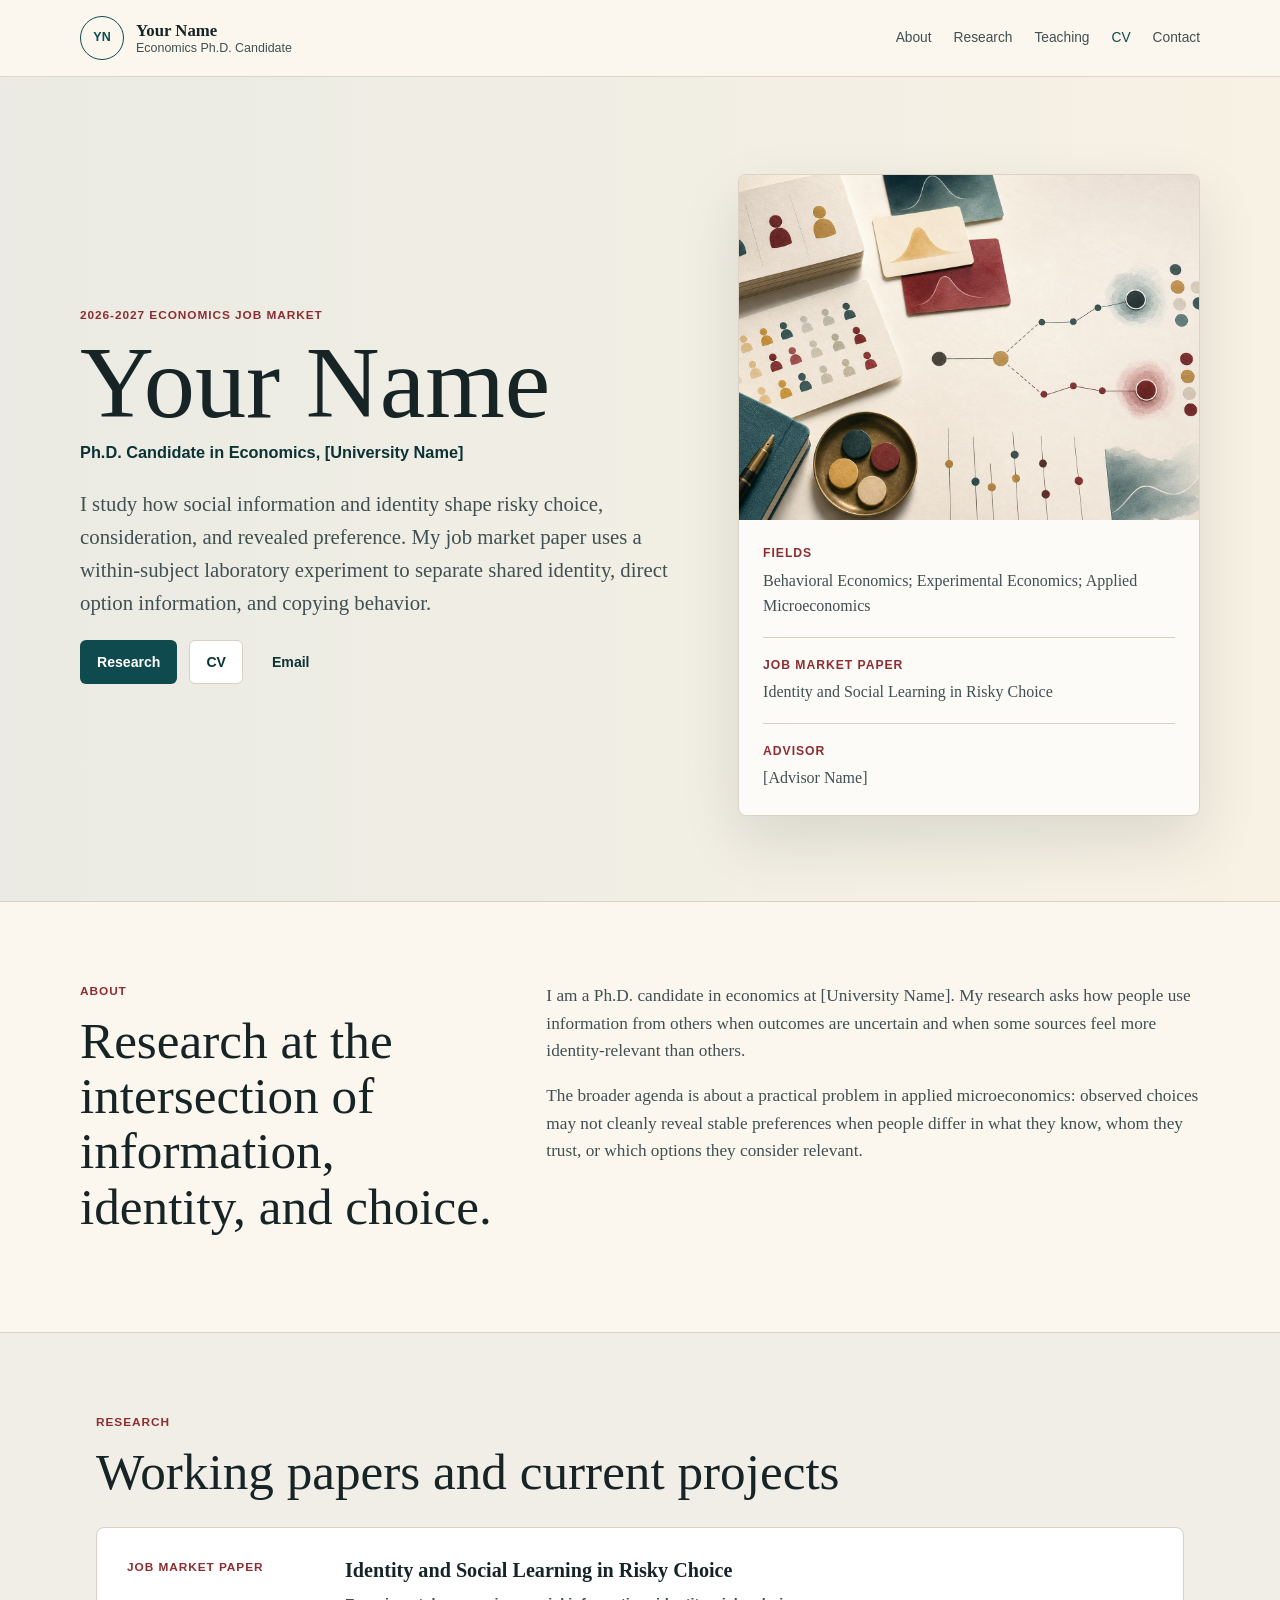
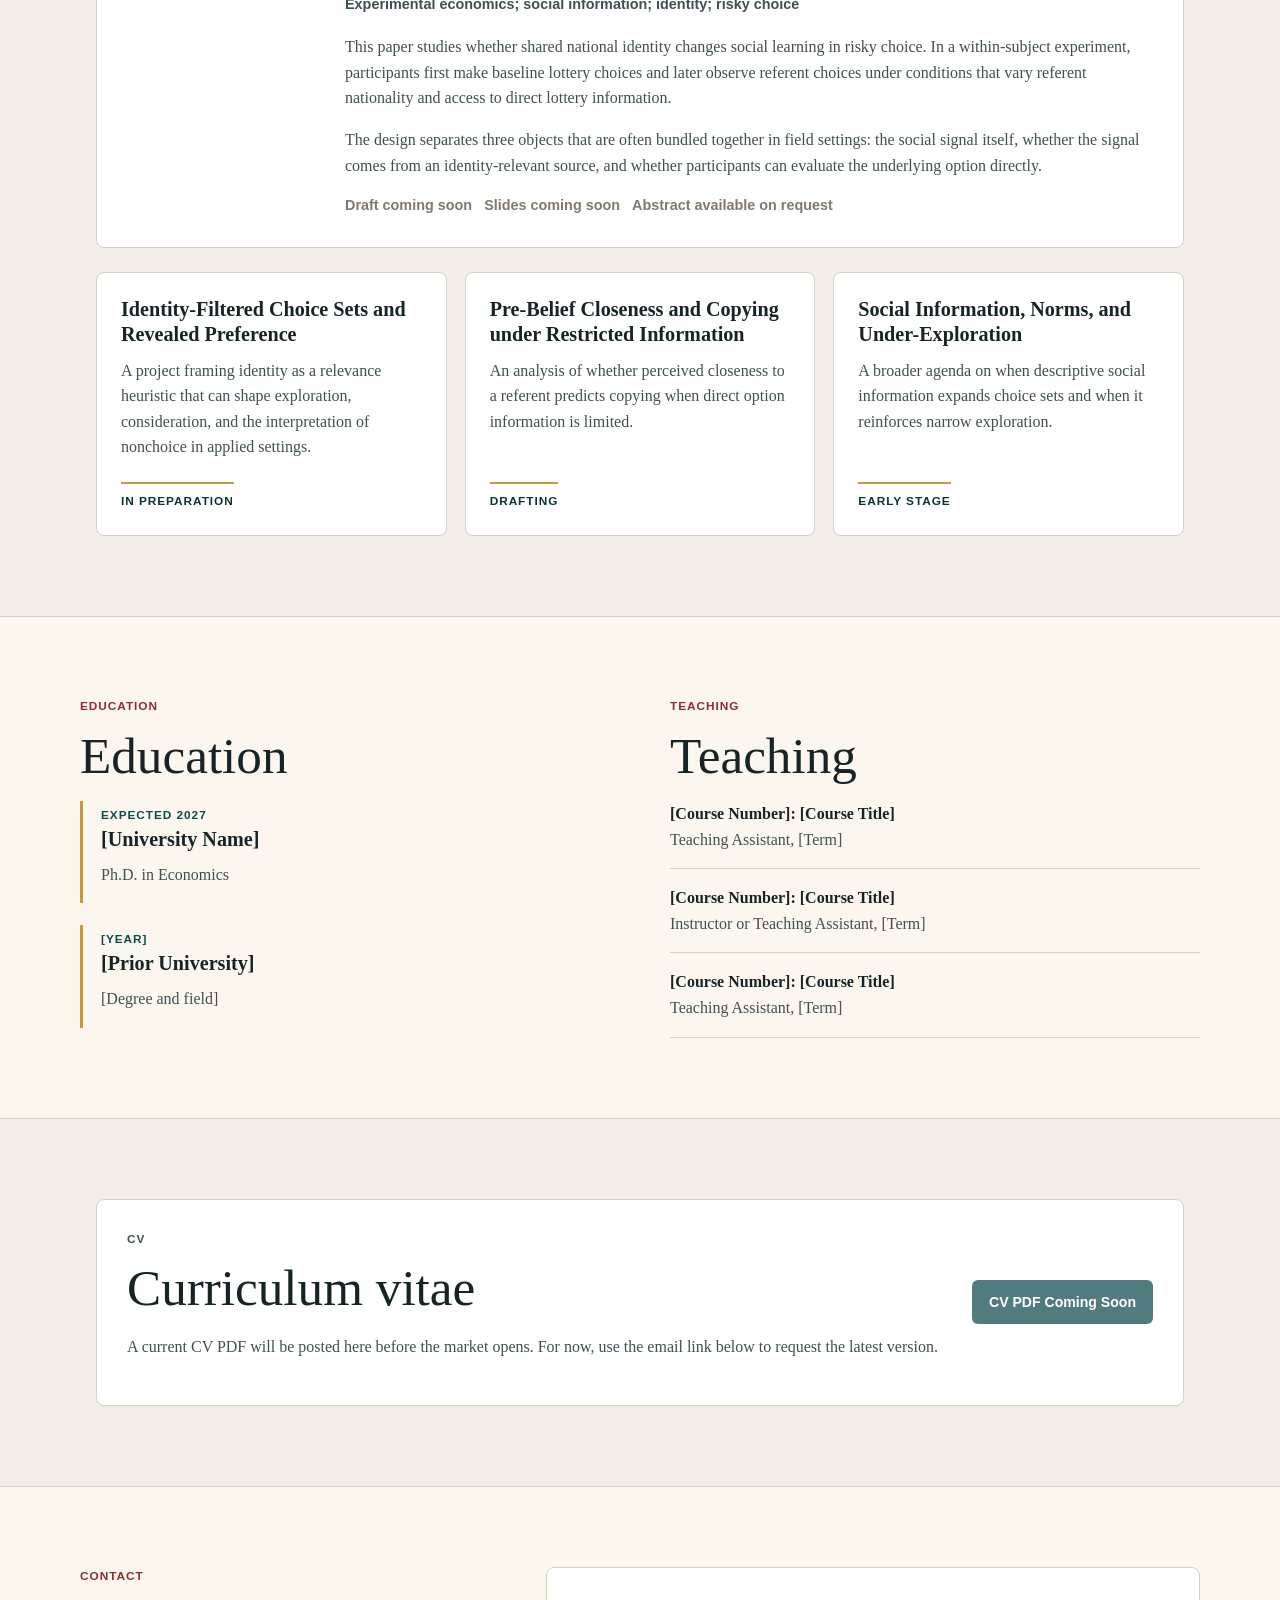
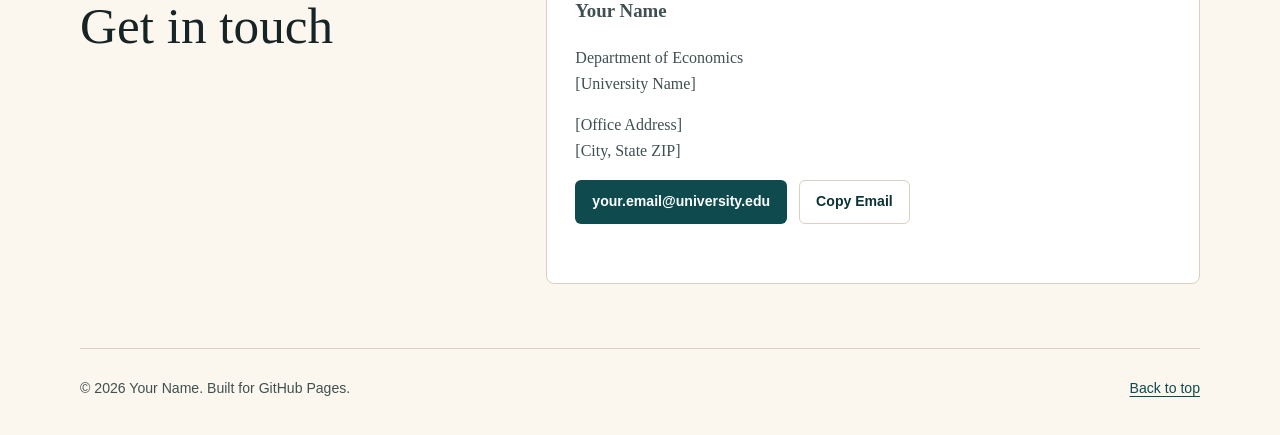
==== index.html @ a729f1ea "Initial job market website" ====
﻿<!doctype html>
<html lang="en">
  <head>
    <meta charset="utf-8" />
    <meta name="viewport" content="width=device-width, initial-scale=1" />
    <title>Your Name | Economics Job Market Candidate</title>
    <meta
      name="description"
      content="Economics job market website for a Ph.D. candidate studying social information, identity, and risky choice."
    />
    <meta name="theme-color" content="#0f2f32" />
    <meta property="og:title" content="Your Name | Economics Job Market Candidate" />
    <meta
      property="og:description"
      content="Research on social information, identity, risky choice, and revealed preference."
    />
    <meta property="og:type" content="website" />
    <meta property="og:image" content="assets/research-visual.png" />
    <link rel="stylesheet" href="styles.css" />
  </head>
  <body>
    <header class="site-header" id="top">
      <nav class="nav-shell" aria-label="Primary navigation">
        <a class="brand" href="#top" aria-label="Home">
          <span class="brand-mark" aria-hidden="true">YN</span>
          <span class="brand-text">
            <strong>Your Name</strong>
            <span>Economics Ph.D. Candidate</span>
          </span>
        </a>

        <button class="nav-toggle" type="button" aria-expanded="false" aria-controls="primary-nav">
          <span class="sr-only">Toggle navigation</span>
          <span aria-hidden="true"></span>
          <span aria-hidden="true"></span>
          <span aria-hidden="true"></span>
        </button>

        <ul class="nav-links" id="primary-nav">
          <li><a href="#about">About</a></li>
          <li><a href="#research">Research</a></li>
          <li><a href="#teaching">Teaching</a></li>
          <li><a href="#cv">CV</a></li>
          <li><a href="#contact">Contact</a></li>
        </ul>
      </nav>
    </header>

    <main>
      <section class="hero section-band" aria-labelledby="hero-title">
        <div class="hero-grid">
          <div class="hero-copy">
            <p class="eyebrow">2026-2027 Economics Job Market</p>
            <h1 id="hero-title">Your Name</h1>
            <p class="hero-role">Ph.D. Candidate in Economics, [University Name]</p>
            <p class="hero-summary">
              I study how social information and identity shape risky choice, consideration,
              and revealed preference. My job market paper uses a within-subject laboratory
              experiment to separate shared identity, direct option information, and copying
              behavior.
            </p>
            <div class="hero-actions" aria-label="Primary links">
              <a class="button button-primary" href="#research">Research</a>
              <a class="button button-secondary" href="#cv">CV</a>
              <a class="button button-ghost" href="mailto:your.email@university.edu">Email</a>
            </div>
          </div>

          <aside class="profile-panel" aria-label="Candidate snapshot">
            <img
              class="research-visual"
              src="assets/research-visual.png"
              alt="Abstract cards and choice nodes representing social information and risky choice"
            />
            <dl class="quick-facts">
              <div>
                <dt>Fields</dt>
                <dd>Behavioral Economics; Experimental Economics; Applied Microeconomics</dd>
              </div>
              <div>
                <dt>Job Market Paper</dt>
                <dd>Identity and Social Learning in Risky Choice</dd>
              </div>
              <div>
                <dt>Advisor</dt>
                <dd>[Advisor Name]</dd>
              </div>
            </dl>
          </aside>
        </div>
      </section>

      <section class="section" id="about" aria-labelledby="about-title">
        <div class="section-grid">
          <div>
            <p class="section-kicker">About</p>
            <h2 id="about-title">Research at the intersection of information, identity, and choice.</h2>
          </div>
          <div class="section-body">
            <p>
              I am a Ph.D. candidate in economics at [University Name]. My research asks how
              people use information from others when outcomes are uncertain and when some
              sources feel more identity-relevant than others.
            </p>
            <p>
              The broader agenda is about a practical problem in applied microeconomics:
              observed choices may not cleanly reveal stable preferences when people differ in
              what they know, whom they trust, or which options they consider relevant.
            </p>
          </div>
        </div>
      </section>

      <section class="section section-muted" id="research" aria-labelledby="research-title">
        <div class="section-heading">
          <p class="section-kicker">Research</p>
          <h2 id="research-title">Working papers and current projects</h2>
        </div>

        <article class="job-market-paper">
          <div class="paper-label">Job Market Paper</div>
          <div class="paper-content">
            <h3>Identity and Social Learning in Risky Choice</h3>
            <p class="paper-meta">Experimental economics; social information; identity; risky choice</p>
            <p>
              This paper studies whether shared national identity changes social learning in
              risky choice. In a within-subject experiment, participants first make baseline
              lottery choices and later observe referent choices under conditions that vary
              referent nationality and access to direct lottery information.
            </p>
            <p>
              The design separates three objects that are often bundled together in field
              settings: the social signal itself, whether the signal comes from an
              identity-relevant source, and whether participants can evaluate the underlying
              option directly.
            </p>
            <div class="paper-links" aria-label="Job market paper links">
              <span>Draft coming soon</span>
              <span>Slides coming soon</span>
              <span>Abstract available on request</span>
            </div>
          </div>
        </article>

        <div class="research-list">
          <article class="research-card">
            <h3>Identity-Filtered Choice Sets and Revealed Preference</h3>
            <p>
              A project framing identity as a relevance heuristic that can shape exploration,
              consideration, and the interpretation of nonchoice in applied settings.
            </p>
            <span class="status">In preparation</span>
          </article>

          <article class="research-card">
            <h3>Pre-Belief Closeness and Copying under Restricted Information</h3>
            <p>
              An analysis of whether perceived closeness to a referent predicts copying when
              direct option information is limited.
            </p>
            <span class="status">Drafting</span>
          </article>

          <article class="research-card">
            <h3>Social Information, Norms, and Under-Exploration</h3>
            <p>
              A broader agenda on when descriptive social information expands choice sets and
              when it reinforces narrow exploration.
            </p>
            <span class="status">Early stage</span>
          </article>
        </div>
      </section>

      <section class="section" aria-labelledby="education-title">
        <div class="two-column">
          <div id="education">
            <p class="section-kicker">Education</p>
            <h2 id="education-title">Education</h2>
            <div class="timeline">
              <article>
                <span class="timeline-date">Expected 2027</span>
                <h3>[University Name]</h3>
                <p>Ph.D. in Economics</p>
              </article>
              <article>
                <span class="timeline-date">[Year]</span>
                <h3>[Prior University]</h3>
                <p>[Degree and field]</p>
              </article>
            </div>
          </div>

          <div id="teaching">
            <p class="section-kicker">Teaching</p>
            <h2 id="teaching-title">Teaching</h2>
            <ul class="teaching-list" aria-labelledby="teaching-title">
              <li>
                <strong>[Course Number]: [Course Title]</strong>
                <span>Teaching Assistant, [Term]</span>
              </li>
              <li>
                <strong>[Course Number]: [Course Title]</strong>
                <span>Instructor or Teaching Assistant, [Term]</span>
              </li>
              <li>
                <strong>[Course Number]: [Course Title]</strong>
                <span>Teaching Assistant, [Term]</span>
              </li>
            </ul>
          </div>
        </div>
      </section>

      <section class="section section-muted" id="cv" aria-labelledby="cv-title">
        <div class="cv-panel">
          <div>
            <p class="section-kicker">CV</p>
            <h2 id="cv-title">Curriculum vitae</h2>
            <p>
              A current CV PDF will be posted here before the market opens. For now, use
              the email link below to request the latest version.
            </p>
          </div>
          <span class="button button-primary button-disabled" aria-disabled="true">CV PDF Coming Soon</span>
        </div>
      </section>

      <section class="section contact-section" id="contact" aria-labelledby="contact-title">
        <div class="section-grid">
          <div>
            <p class="section-kicker">Contact</p>
            <h2 id="contact-title">Get in touch</h2>
          </div>
          <div class="contact-card">
            <p class="contact-name">Your Name</p>
            <p>Department of Economics<br />[University Name]</p>
            <p>[Office Address]<br />[City, State ZIP]</p>
            <div class="contact-actions">
              <a class="button button-primary" href="mailto:your.email@university.edu">
                your.email@university.edu
              </a>
              <button class="button button-secondary" type="button" data-copy-email="your.email@university.edu">
                Copy Email
              </button>
            </div>
            <p class="small-note" aria-live="polite" id="copy-status"></p>
          </div>
        </div>
      </section>
    </main>

    <footer class="site-footer">
      <p>&copy; <span id="year"></span> Your Name. Built for GitHub Pages.</p>
      <a href="#top">Back to top</a>
    </footer>

    <script src="script.js"></script>
  </body>
</html>
---- styles.css ----
﻿:root {
  --bg: #fbf7ef;
  --surface: #ffffff;
  --surface-muted: #f1eee7;
  --ink: #172426;
  --ink-soft: #405052;
  --teal: #0f4b4e;
  --teal-dark: #0b3336;
  --oxblood: #8d2d31;
  --gold: #c59a3c;
  --line: #d8d1c3;
  --shadow: 0 24px 60px rgba(28, 38, 35, 0.12);
  --max-width: 1120px;
  --radius: 8px;
}

* {
  box-sizing: border-box;
}

html {
  scroll-behavior: smooth;
}

body {
  margin: 0;
  background: var(--bg);
  color: var(--ink);
  font-family: Georgia, "Times New Roman", serif;
  line-height: 1.6;
}

body.nav-open {
  overflow: hidden;
}

a {
  color: var(--teal);
  text-decoration-thickness: 1px;
  text-underline-offset: 0.2em;
}

a:hover {
  color: var(--oxblood);
}

img {
  display: block;
  max-width: 100%;
}

code {
  border: 1px solid var(--line);
  border-radius: 4px;
  background: rgba(255, 255, 255, 0.7);
  padding: 0.1rem 0.3rem;
  font-family: "Courier New", Courier, monospace;
  font-size: 0.95em;
}

.sr-only {
  position: absolute;
  width: 1px;
  height: 1px;
  padding: 0;
  margin: -1px;
  overflow: hidden;
  clip: rect(0, 0, 0, 0);
  white-space: nowrap;
  border: 0;
}

.site-header {
  position: sticky;
  top: 0;
  z-index: 20;
  border-bottom: 1px solid rgba(216, 209, 195, 0.88);
  background: rgba(251, 247, 239, 0.95);
  backdrop-filter: blur(12px);
}

.nav-shell {
  width: min(100% - 32px, var(--max-width));
  min-height: 76px;
  margin: 0 auto;
  display: flex;
  align-items: center;
  justify-content: space-between;
  gap: 24px;
}

.brand {
  display: inline-flex;
  align-items: center;
  gap: 12px;
  color: var(--ink);
  text-decoration: none;
}

.brand-mark {
  width: 44px;
  height: 44px;
  display: grid;
  place-items: center;
  border: 1px solid var(--teal);
  border-radius: 50%;
  color: var(--teal);
  font-family: Arial, Helvetica, sans-serif;
  font-size: 0.78rem;
  font-weight: 700;
}

.brand-text {
  display: grid;
  line-height: 1.18;
}

.brand-text strong {
  font-size: 1.05rem;
}

.brand-text span {
  color: var(--ink-soft);
  font-family: Arial, Helvetica, sans-serif;
  font-size: 0.78rem;
}

.nav-links {
  list-style: none;
  display: flex;
  align-items: center;
  gap: 22px;
  margin: 0;
  padding: 0;
  font-family: Arial, Helvetica, sans-serif;
  font-size: 0.86rem;
  letter-spacing: 0;
}

.nav-links a {
  color: var(--ink-soft);
  text-decoration: none;
}

.nav-links a:hover,
.nav-links a.is-active {
  color: var(--teal);
}

.nav-toggle {
  display: none;
  width: 44px;
  height: 44px;
  border: 1px solid var(--line);
  border-radius: 6px;
  background: var(--surface);
  padding: 10px;
}

.nav-toggle span:not(.sr-only) {
  display: block;
  height: 2px;
  margin: 5px 0;
  background: var(--ink);
}

.section-band {
  border-bottom: 1px solid var(--line);
  background:
    linear-gradient(90deg, rgba(15, 75, 78, 0.07), rgba(197, 154, 60, 0.06)),
    var(--bg);
}

.hero-grid {
  width: min(100% - 32px, var(--max-width));
  min-height: calc(100vh - 76px);
  margin: 0 auto;
  padding: 68px 0 56px;
  display: grid;
  grid-template-columns: minmax(0, 1.02fr) minmax(330px, 0.78fr);
  align-items: center;
  gap: 54px;
}

.eyebrow,
.section-kicker,
.paper-label,
.status,
.timeline-date {
  font-family: Arial, Helvetica, sans-serif;
  text-transform: uppercase;
  letter-spacing: 0.08em;
  font-size: 0.74rem;
  font-weight: 700;
}

.eyebrow,
.section-kicker,
.paper-label {
  color: var(--oxblood);
}

h1,
h2,
h3,
p {
  margin-top: 0;
}

h1 {
  margin-bottom: 8px;
  font-size: clamp(3.25rem, 8vw, 6.4rem);
  line-height: 0.92;
  font-weight: 500;
}

h2 {
  margin-bottom: 18px;
  font-size: clamp(2rem, 4vw, 3.25rem);
  line-height: 1.08;
  font-weight: 500;
}

h3 {
  margin-bottom: 10px;
  font-size: 1.26rem;
  line-height: 1.25;
  font-weight: 600;
}

.hero-role {
  margin-bottom: 22px;
  color: var(--teal-dark);
  font-family: Arial, Helvetica, sans-serif;
  font-size: 1.02rem;
  font-weight: 700;
}

.hero-summary {
  max-width: 680px;
  color: var(--ink-soft);
  font-size: clamp(1.08rem, 2.2vw, 1.3rem);
}

.hero-actions,
.paper-links,
.contact-actions {
  display: flex;
  flex-wrap: wrap;
  gap: 12px;
  align-items: center;
}

.button {
  min-height: 44px;
  display: inline-flex;
  align-items: center;
  justify-content: center;
  border: 1px solid transparent;
  border-radius: 6px;
  padding: 0.75rem 1rem;
  font-family: Arial, Helvetica, sans-serif;
  font-size: 0.88rem;
  font-weight: 700;
  line-height: 1.2;
  text-decoration: none;
  cursor: pointer;
}

.button-primary {
  background: var(--teal);
  color: #ffffff;
}

.button-primary:hover {
  background: var(--teal-dark);
  color: #ffffff;
}

.button-secondary {
  border-color: var(--line);
  background: var(--surface);
  color: var(--teal-dark);
}

.button-secondary:hover {
  border-color: var(--teal);
  color: var(--teal);
}

.button-ghost {
  border-color: transparent;
  color: var(--teal-dark);
}

.profile-panel {
  border: 1px solid rgba(216, 209, 195, 0.95);
  border-radius: var(--radius);
  background: rgba(255, 255, 255, 0.72);
  box-shadow: var(--shadow);
  overflow: hidden;
}

.research-visual {
  width: 100%;
  aspect-ratio: 4 / 3;
  object-fit: cover;
}

.quick-facts {
  margin: 0;
  padding: 24px;
}

.quick-facts div + div {
  border-top: 1px solid var(--line);
  margin-top: 18px;
  padding-top: 18px;
}

.quick-facts dt {
  margin-bottom: 4px;
  color: var(--oxblood);
  font-family: Arial, Helvetica, sans-serif;
  font-size: 0.76rem;
  font-weight: 700;
  text-transform: uppercase;
  letter-spacing: 0.08em;
}

.quick-facts dd {
  margin: 0;
  color: var(--ink-soft);
}

.section {
  width: min(100% - 32px, var(--max-width));
  margin: 0 auto;
  padding: 80px 0;
}

.section-muted {
  width: 100%;
  max-width: none;
  margin: 0;
  padding: 80px max(16px, calc((100vw - var(--max-width)) / 2));
  border-top: 1px solid var(--line);
  border-bottom: 1px solid var(--line);
  background: var(--surface-muted);
}

.section-grid {
  display: grid;
  grid-template-columns: minmax(240px, 0.64fr) minmax(0, 1fr);
  gap: 48px;
}

.section-body {
  color: var(--ink-soft);
  font-size: 1.08rem;
}

.section-heading {
  width: min(100% - 32px, var(--max-width));
  margin: 0 auto 28px;
}

.job-market-paper {
  width: min(100% - 32px, var(--max-width));
  margin: 0 auto 24px;
  display: grid;
  grid-template-columns: 190px minmax(0, 1fr);
  gap: 28px;
  border: 1px solid var(--line);
  border-radius: var(--radius);
  background: var(--surface);
  padding: 30px;
}

.paper-content p,
.research-card p,
.contact-card p,
.cv-panel p {
  color: var(--ink-soft);
}

.paper-meta {
  margin-bottom: 18px;
  color: var(--teal);
  font-family: Arial, Helvetica, sans-serif;
  font-size: 0.9rem;
  font-weight: 700;
}

.paper-links a,
.paper-links span {
  font-family: Arial, Helvetica, sans-serif;
  font-size: 0.9rem;
  font-weight: 700;
}

.paper-links span {
  color: #81796d;
}

.button-disabled {
  cursor: not-allowed;
  opacity: 0.72;
}

.research-list {
  width: min(100% - 32px, var(--max-width));
  margin: 0 auto;
  display: grid;
  grid-template-columns: repeat(3, minmax(0, 1fr));
  gap: 18px;
}

.research-card {
  min-height: 260px;
  display: flex;
  flex-direction: column;
  border: 1px solid var(--line);
  border-radius: var(--radius);
  background: var(--surface);
  padding: 24px;
}

.research-card p {
  margin-bottom: 22px;
}

.status {
  width: fit-content;
  margin-top: auto;
  border-top: 2px solid var(--gold);
  padding-top: 8px;
  color: var(--teal-dark);
}

.two-column {
  display: grid;
  grid-template-columns: repeat(2, minmax(0, 1fr));
  gap: 60px;
}

.timeline {
  display: grid;
  gap: 22px;
}

.timeline article {
  border-left: 3px solid var(--gold);
  padding-left: 18px;
}

.timeline-date {
  color: var(--teal);
}

.timeline p {
  color: var(--ink-soft);
}

.teaching-list {
  list-style: none;
  display: grid;
  gap: 16px;
  margin: 0;
  padding: 0;
}

.teaching-list li {
  border-bottom: 1px solid var(--line);
  padding-bottom: 16px;
}

.teaching-list strong,
.teaching-list span {
  display: block;
}

.teaching-list span {
  color: var(--ink-soft);
}

.cv-panel {
  width: min(100% - 32px, var(--max-width));
  margin: 0 auto;
  display: flex;
  justify-content: space-between;
  gap: 24px;
  align-items: center;
  border: 1px solid var(--line);
  border-radius: var(--radius);
  background: var(--surface);
  padding: 30px;
}

.contact-section {
  padding-bottom: 64px;
}

.contact-card {
  border: 1px solid var(--line);
  border-radius: var(--radius);
  background: var(--surface);
  padding: 28px;
}

.contact-name {
  color: var(--ink);
  font-size: 1.18rem;
  font-weight: 700;
}

.small-note {
  min-height: 1.4em;
  margin: 12px 0 0;
  color: var(--teal);
  font-family: Arial, Helvetica, sans-serif;
  font-size: 0.86rem;
  font-weight: 700;
}

.site-footer {
  width: min(100% - 32px, var(--max-width));
  margin: 0 auto;
  display: flex;
  justify-content: space-between;
  gap: 18px;
  border-top: 1px solid var(--line);
  padding: 28px 0 36px;
  color: var(--ink-soft);
  font-family: Arial, Helvetica, sans-serif;
  font-size: 0.88rem;
}

.site-footer p {
  margin: 0;
}

@media (max-width: 900px) {
  .hero-grid,
  .section-grid,
  .two-column,
  .job-market-paper {
    grid-template-columns: 1fr;
  }

  .hero-grid {
    min-height: auto;
    padding-top: 54px;
  }

  .research-list {
    grid-template-columns: 1fr;
  }

  .research-card {
    min-height: auto;
  }

  .cv-panel {
    align-items: flex-start;
    flex-direction: column;
  }
}

@media (max-width: 720px) {
  .nav-toggle {
    display: block;
  }

  .nav-links {
    position: fixed;
    inset: 76px 0 auto 0;
    display: none;
    flex-direction: column;
    align-items: stretch;
    gap: 0;
    border-bottom: 1px solid var(--line);
    background: var(--bg);
    padding: 10px 16px 18px;
  }

  .nav-links.is-open {
    display: flex;
  }

  .nav-links a {
    display: block;
    border-bottom: 1px solid var(--line);
    padding: 14px 0;
    font-size: 1rem;
  }

  .brand-text span {
    display: none;
  }

  .hero-actions,
  .contact-actions {
    align-items: stretch;
    flex-direction: column;
  }

  .button {
    width: 100%;
  }

  .section,
  .section-muted {
    padding-top: 58px;
    padding-bottom: 58px;
  }

  .section-heading,
  .job-market-paper,
  .research-list,
  .cv-panel {
    width: min(100% - 32px, var(--max-width));
  }

  .job-market-paper,
  .cv-panel,
  .contact-card {
    padding: 22px;
  }

  .site-footer {
    flex-direction: column;
  }
}

@media (prefers-reduced-motion: reduce) {
  html {
    scroll-behavior: auto;
  }
}
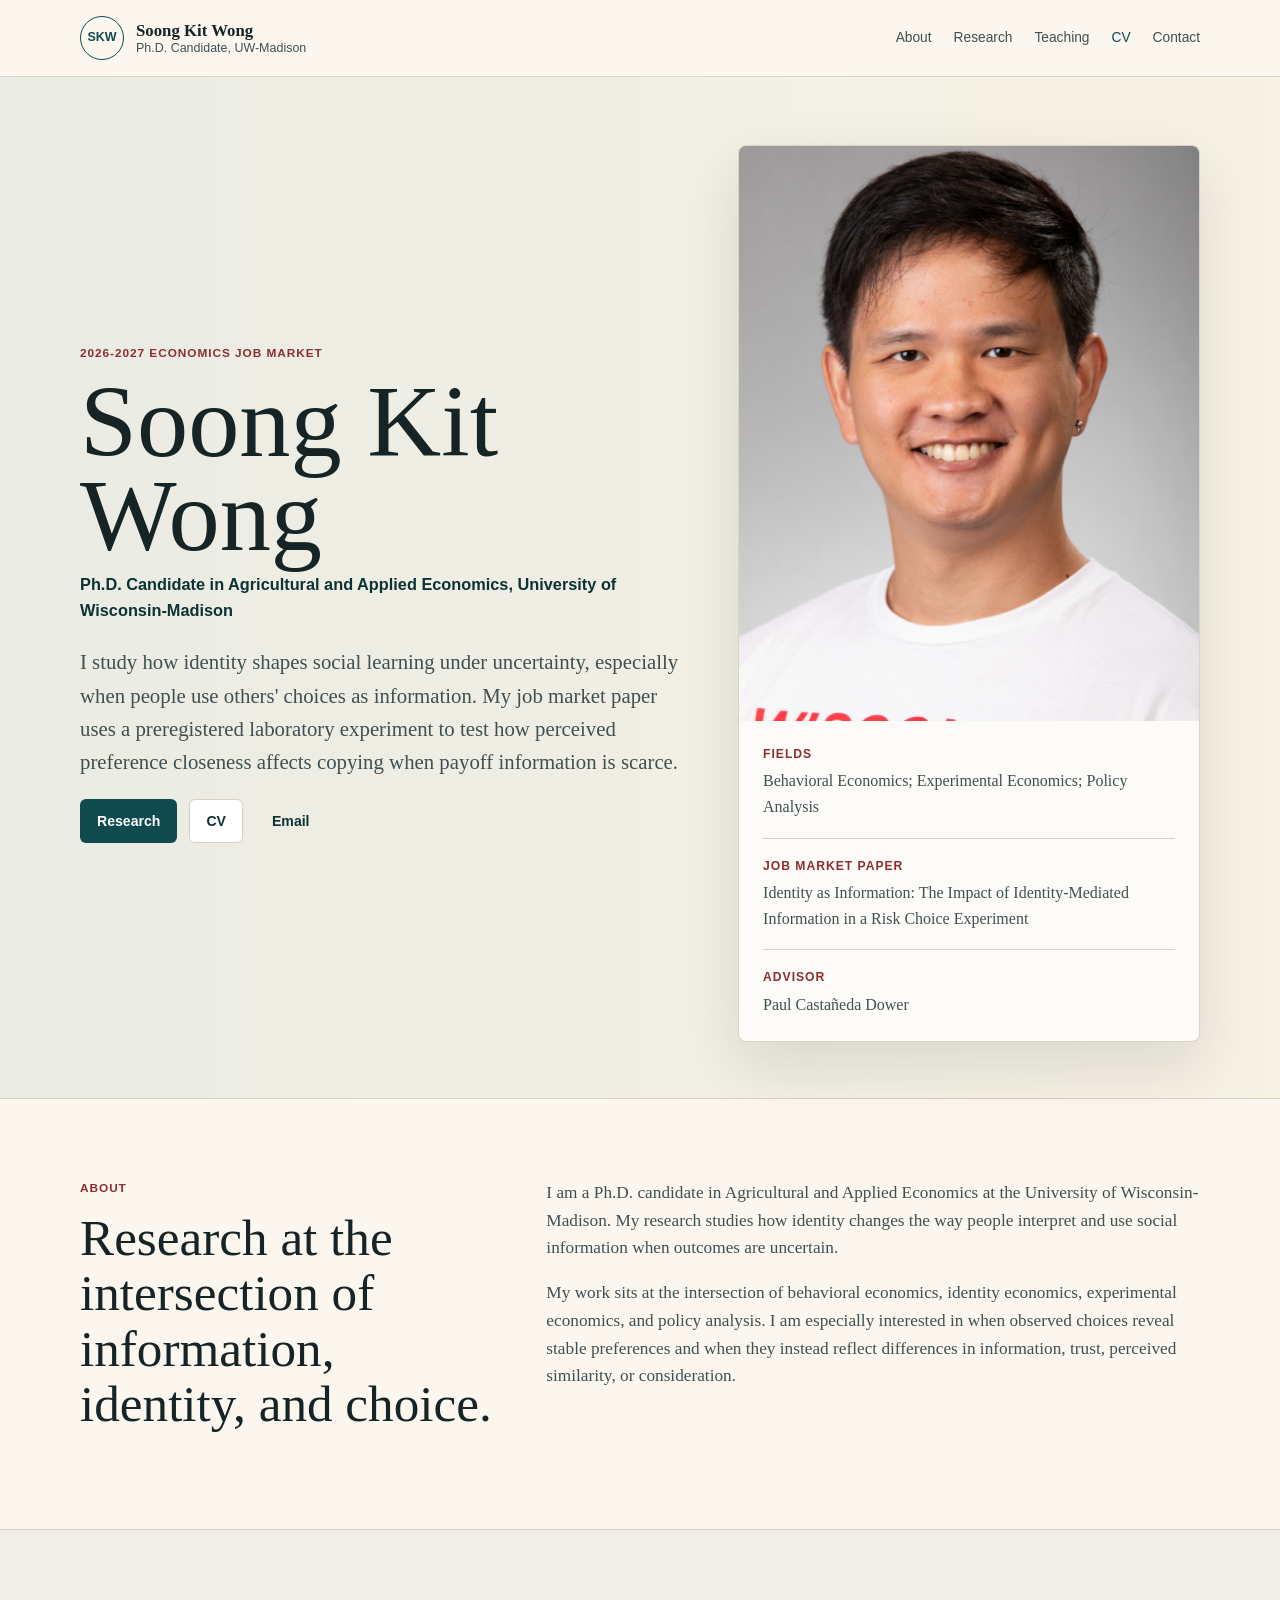
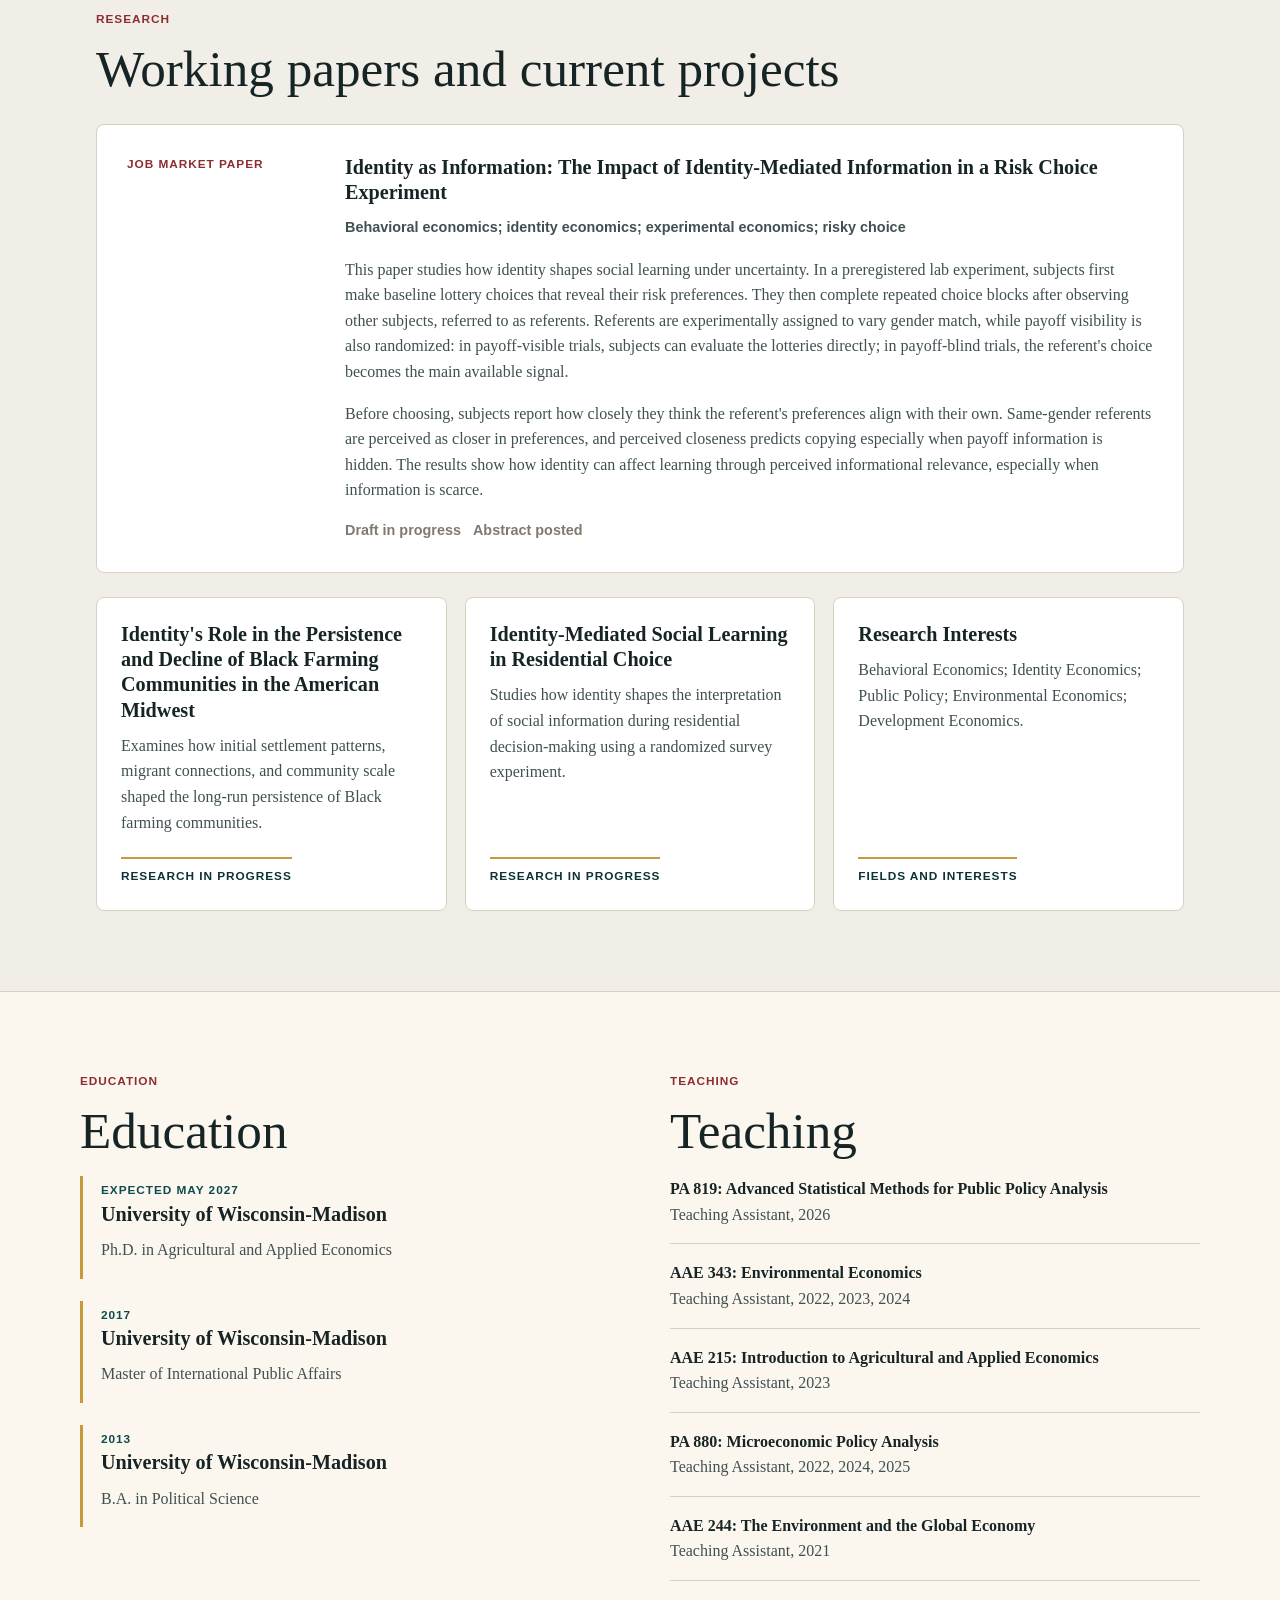
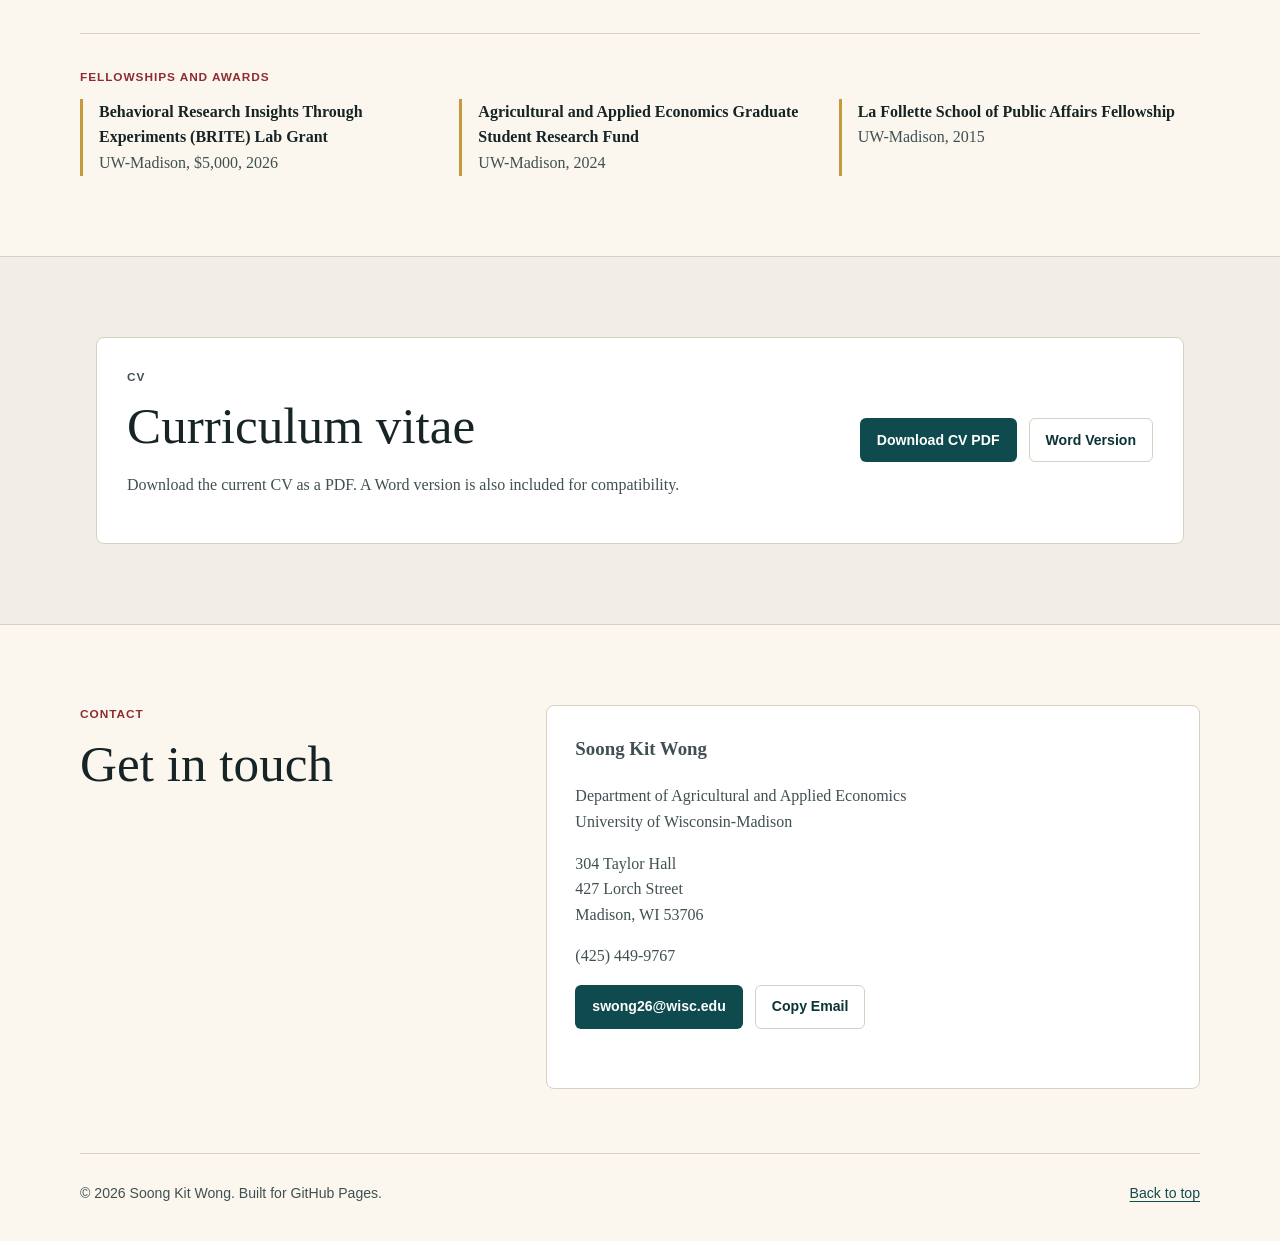
==== commit 3144b9aa: "Update job market profile content" ====
--- a/index.html
+++ b/index.html
@@ -1,31 +1,31 @@
-﻿<!doctype html>
+<!doctype html>
 <html lang="en">
   <head>
     <meta charset="utf-8" />
     <meta name="viewport" content="width=device-width, initial-scale=1" />
-    <title>Your Name | Economics Job Market Candidate</title>
+    <title>Soong Kit Wong | Economics Job Market Candidate</title>
     <meta
       name="description"
-      content="Economics job market website for a Ph.D. candidate studying social information, identity, and risky choice."
+      content="Economics job market website for Soong Kit Wong, a Ph.D. candidate at the University of Wisconsin-Madison studying identity, social learning, and risky choice."
     />
     <meta name="theme-color" content="#0f2f32" />
-    <meta property="og:title" content="Your Name | Economics Job Market Candidate" />
+    <meta property="og:title" content="Soong Kit Wong | Economics Job Market Candidate" />
     <meta
       property="og:description"
-      content="Research on social information, identity, risky choice, and revealed preference."
+      content="Research on identity, social learning, risky choice, public policy, and behavioral economics."
     />
     <meta property="og:type" content="website" />
-    <meta property="og:image" content="assets/research-visual.png" />
+    <meta property="og:image" content="assets/headshot.jpg" />
     <link rel="stylesheet" href="styles.css" />
   </head>
   <body>
     <header class="site-header" id="top">
       <nav class="nav-shell" aria-label="Primary navigation">
         <a class="brand" href="#top" aria-label="Home">
-          <span class="brand-mark" aria-hidden="true">YN</span>
+          <span class="brand-mark" aria-hidden="true">SKW</span>
           <span class="brand-text">
-            <strong>Your Name</strong>
-            <span>Economics Ph.D. Candidate</span>
+            <strong>Soong Kit Wong</strong>
+            <span>Ph.D. Candidate, UW-Madison</span>
           </span>
         </a>
 
@@ -51,39 +51,36 @@
         <div class="hero-grid">
           <div class="hero-copy">
             <p class="eyebrow">2026-2027 Economics Job Market</p>
-            <h1 id="hero-title">Your Name</h1>
-            <p class="hero-role">Ph.D. Candidate in Economics, [University Name]</p>
+            <h1 id="hero-title">Soong Kit Wong</h1>
+            <p class="hero-role">Ph.D. Candidate in Agricultural and Applied Economics, University of Wisconsin-Madison</p>
             <p class="hero-summary">
-              I study how social information and identity shape risky choice, consideration,
-              and revealed preference. My job market paper uses a within-subject laboratory
-              experiment to separate shared identity, direct option information, and copying
-              behavior.
+              I study how identity shapes social learning under uncertainty, especially when people use others' choices as information. My job market paper uses a preregistered laboratory experiment to test how perceived preference closeness affects copying when payoff information is scarce.
             </p>
             <div class="hero-actions" aria-label="Primary links">
               <a class="button button-primary" href="#research">Research</a>
               <a class="button button-secondary" href="#cv">CV</a>
-              <a class="button button-ghost" href="mailto:your.email@university.edu">Email</a>
+              <a class="button button-ghost" href="mailto:swong26@wisc.edu">Email</a>
             </div>
           </div>
 
           <aside class="profile-panel" aria-label="Candidate snapshot">
             <img
-              class="research-visual"
-              src="assets/research-visual.png"
-              alt="Abstract cards and choice nodes representing social information and risky choice"
+              class="headshot"
+              src="assets/headshot.jpg"
+              alt="Headshot of Soong Kit Wong"
             />
             <dl class="quick-facts">
               <div>
                 <dt>Fields</dt>
-                <dd>Behavioral Economics; Experimental Economics; Applied Microeconomics</dd>
+                <dd>Behavioral Economics; Experimental Economics; Policy Analysis</dd>
               </div>
               <div>
                 <dt>Job Market Paper</dt>
-                <dd>Identity and Social Learning in Risky Choice</dd>
+                <dd>Identity as Information: The Impact of Identity-Mediated Information in a Risk Choice Experiment</dd>
               </div>
               <div>
                 <dt>Advisor</dt>
-                <dd>[Advisor Name]</dd>
+                <dd>Paul Castañeda Dower</dd>
               </div>
             </dl>
           </aside>
@@ -98,14 +95,10 @@
           </div>
           <div class="section-body">
             <p>
-              I am a Ph.D. candidate in economics at [University Name]. My research asks how
-              people use information from others when outcomes are uncertain and when some
-              sources feel more identity-relevant than others.
-            </p>
-            <p>
-              The broader agenda is about a practical problem in applied microeconomics:
-              observed choices may not cleanly reveal stable preferences when people differ in
-              what they know, whom they trust, or which options they consider relevant.
+              I am a Ph.D. candidate in Agricultural and Applied Economics at the University of Wisconsin-Madison. My research studies how identity changes the way people interpret and use social information when outcomes are uncertain.
+            </p>
+            <p>
+              My work sits at the intersection of behavioral economics, identity economics, experimental economics, and policy analysis. I am especially interested in when observed choices reveal stable preferences and when they instead reflect differences in information, trust, perceived similarity, or consideration.
             </p>
           </div>
         </div>
@@ -120,54 +113,44 @@
         <article class="job-market-paper">
           <div class="paper-label">Job Market Paper</div>
           <div class="paper-content">
-            <h3>Identity and Social Learning in Risky Choice</h3>
-            <p class="paper-meta">Experimental economics; social information; identity; risky choice</p>
-            <p>
-              This paper studies whether shared national identity changes social learning in
-              risky choice. In a within-subject experiment, participants first make baseline
-              lottery choices and later observe referent choices under conditions that vary
-              referent nationality and access to direct lottery information.
-            </p>
-            <p>
-              The design separates three objects that are often bundled together in field
-              settings: the social signal itself, whether the signal comes from an
-              identity-relevant source, and whether participants can evaluate the underlying
-              option directly.
+            <h3>Identity as Information: The Impact of Identity-Mediated Information in a Risk Choice Experiment</h3>
+            <p class="paper-meta">Behavioral economics; identity economics; experimental economics; risky choice</p>
+            <p>
+              This paper studies how identity shapes social learning under uncertainty. In a preregistered lab experiment, subjects first make baseline lottery choices that reveal their risk preferences. They then complete repeated choice blocks after observing other subjects, referred to as referents. Referents are experimentally assigned to vary gender match, while payoff visibility is also randomized: in payoff-visible trials, subjects can evaluate the lotteries directly; in payoff-blind trials, the referent's choice becomes the main available signal.
+            </p>
+            <p>
+              Before choosing, subjects report how closely they think the referent's preferences align with their own. Same-gender referents are perceived as closer in preferences, and perceived closeness predicts copying especially when payoff information is hidden. The results show how identity can affect learning through perceived informational relevance, especially when information is scarce.
             </p>
             <div class="paper-links" aria-label="Job market paper links">
-              <span>Draft coming soon</span>
-              <span>Slides coming soon</span>
-              <span>Abstract available on request</span>
+              <span>Draft in progress</span>
+              <span>Abstract posted</span>
             </div>
           </div>
         </article>
 
         <div class="research-list">
           <article class="research-card">
-            <h3>Identity-Filtered Choice Sets and Revealed Preference</h3>
-            <p>
-              A project framing identity as a relevance heuristic that can shape exploration,
-              consideration, and the interpretation of nonchoice in applied settings.
-            </p>
-            <span class="status">In preparation</span>
+            <h3>Identity's Role in the Persistence and Decline of Black Farming Communities in the American Midwest</h3>
+            <p>
+              Examines how initial settlement patterns, migrant connections, and community scale shaped the long-run persistence of Black farming communities.
+            </p>
+            <span class="status">Research in progress</span>
           </article>
 
           <article class="research-card">
-            <h3>Pre-Belief Closeness and Copying under Restricted Information</h3>
-            <p>
-              An analysis of whether perceived closeness to a referent predicts copying when
-              direct option information is limited.
-            </p>
-            <span class="status">Drafting</span>
+            <h3>Identity-Mediated Social Learning in Residential Choice</h3>
+            <p>
+              Studies how identity shapes the interpretation of social information during residential decision-making using a randomized survey experiment.
+            </p>
+            <span class="status">Research in progress</span>
           </article>
 
           <article class="research-card">
-            <h3>Social Information, Norms, and Under-Exploration</h3>
-            <p>
-              A broader agenda on when descriptive social information expands choice sets and
-              when it reinforces narrow exploration.
-            </p>
-            <span class="status">Early stage</span>
+            <h3>Research Interests</h3>
+            <p>
+              Behavioral Economics; Identity Economics; Public Policy; Environmental Economics; Development Economics.
+            </p>
+            <span class="status">Fields and interests</span>
           </article>
         </div>
       </section>
@@ -179,14 +162,19 @@
             <h2 id="education-title">Education</h2>
             <div class="timeline">
               <article>
-                <span class="timeline-date">Expected 2027</span>
-                <h3>[University Name]</h3>
-                <p>Ph.D. in Economics</p>
+                <span class="timeline-date">Expected May 2027</span>
+                <h3>University of Wisconsin-Madison</h3>
+                <p>Ph.D. in Agricultural and Applied Economics</p>
               </article>
               <article>
-                <span class="timeline-date">[Year]</span>
-                <h3>[Prior University]</h3>
-                <p>[Degree and field]</p>
+                <span class="timeline-date">2017</span>
+                <h3>University of Wisconsin-Madison</h3>
+                <p>Master of International Public Affairs</p>
+              </article>
+              <article>
+                <span class="timeline-date">2013</span>
+                <h3>University of Wisconsin-Madison</h3>
+                <p>B.A. in Political Science</p>
               </article>
             </div>
           </div>
@@ -196,19 +184,36 @@
             <h2 id="teaching-title">Teaching</h2>
             <ul class="teaching-list" aria-labelledby="teaching-title">
               <li>
-                <strong>[Course Number]: [Course Title]</strong>
-                <span>Teaching Assistant, [Term]</span>
-              </li>
-              <li>
-                <strong>[Course Number]: [Course Title]</strong>
-                <span>Instructor or Teaching Assistant, [Term]</span>
-              </li>
-              <li>
-                <strong>[Course Number]: [Course Title]</strong>
-                <span>Teaching Assistant, [Term]</span>
+                <strong>PA 819: Advanced Statistical Methods for Public Policy Analysis</strong>
+                <span>Teaching Assistant, 2026</span>
+              </li>
+              <li>
+                <strong>AAE 343: Environmental Economics</strong>
+                <span>Teaching Assistant, 2022, 2023, 2024</span>
+              </li>
+              <li>
+                <strong>AAE 215: Introduction to Agricultural and Applied Economics</strong>
+                <span>Teaching Assistant, 2023</span>
+              </li>
+              <li>
+                <strong>PA 880: Microeconomic Policy Analysis</strong>
+                <span>Teaching Assistant, 2022, 2024, 2025</span>
+              </li>
+              <li>
+                <strong>AAE 244: The Environment and the Global Economy</strong>
+                <span>Teaching Assistant, 2021</span>
               </li>
             </ul>
           </div>
+        </div>
+
+        <div class="awards-panel">
+          <p class="section-kicker">Fellowships and Awards</p>
+          <ul class="award-list">
+            <li><strong>Behavioral Research Insights Through Experiments (BRITE) Lab Grant</strong><span>UW-Madison, $5,000, 2026</span></li>
+            <li><strong>Agricultural and Applied Economics Graduate Student Research Fund</strong><span>UW-Madison, 2024</span></li>
+            <li><strong>La Follette School of Public Affairs Fellowship</strong><span>UW-Madison, 2015</span></li>
+          </ul>
         </div>
       </section>
 
@@ -218,11 +223,13 @@
             <p class="section-kicker">CV</p>
             <h2 id="cv-title">Curriculum vitae</h2>
             <p>
-              A current CV PDF will be posted here before the market opens. For now, use
-              the email link below to request the latest version.
-            </p>
-          </div>
-          <span class="button button-primary button-disabled" aria-disabled="true">CV PDF Coming Soon</span>
+              Download the current CV as a PDF. A Word version is also included for compatibility.
+            </p>
+          </div>
+          <div class="cv-links">
+            <a class="button button-primary" href="assets/Soong_Kit_Wong_CV_2026.pdf">Download CV PDF</a>
+            <a class="button button-secondary" href="assets/Soong_Kit_Wong_CV_2026.docx">Word Version</a>
+          </div>
         </div>
       </section>
 
@@ -233,14 +240,15 @@
             <h2 id="contact-title">Get in touch</h2>
           </div>
           <div class="contact-card">
-            <p class="contact-name">Your Name</p>
-            <p>Department of Economics<br />[University Name]</p>
-            <p>[Office Address]<br />[City, State ZIP]</p>
+            <p class="contact-name">Soong Kit Wong</p>
+            <p>Department of Agricultural and Applied Economics<br />University of Wisconsin-Madison</p>
+            <p>304 Taylor Hall<br />427 Lorch Street<br />Madison, WI 53706</p>
+            <p>(425) 449-9767</p>
             <div class="contact-actions">
-              <a class="button button-primary" href="mailto:your.email@university.edu">
-                your.email@university.edu
+              <a class="button button-primary" href="mailto:swong26@wisc.edu">
+                swong26@wisc.edu
               </a>
-              <button class="button button-secondary" type="button" data-copy-email="your.email@university.edu">
+              <button class="button button-secondary" type="button" data-copy-email="swong26@wisc.edu">
                 Copy Email
               </button>
             </div>
@@ -251,10 +259,10 @@
     </main>
 
     <footer class="site-footer">
-      <p>&copy; <span id="year"></span> Your Name. Built for GitHub Pages.</p>
+      <p>&copy; <span id="year"></span> Soong Kit Wong. Built for GitHub Pages.</p>
       <a href="#top">Back to top</a>
     </footer>
 
     <script src="script.js"></script>
   </body>
-</html>
+</html>
--- a/styles.css
+++ b/styles.css
@@ -1,4 +1,4 @@
-﻿:root {
+:root {
   --bg: #fbf7ef;
   --surface: #ffffff;
   --surface-muted: #f1eee7;
@@ -301,10 +301,12 @@
   overflow: hidden;
 }
 
-.research-visual {
+.headshot {
   width: 100%;
-  aspect-ratio: 4 / 3;
+  aspect-ratio: 4 / 5;
   object-fit: cover;
+  object-position: center 18%;
+  background: var(--surface-muted);
 }
 
 .quick-facts {
@@ -462,12 +464,41 @@
   color: var(--ink-soft);
 }
 
+.awards-panel {
+  border-top: 1px solid var(--line);
+  margin-top: 52px;
+  padding-top: 34px;
+}
+
 .teaching-list {
   list-style: none;
   display: grid;
   gap: 16px;
   margin: 0;
   padding: 0;
+}
+
+.award-list {
+  list-style: none;
+  display: grid;
+  grid-template-columns: repeat(3, minmax(0, 1fr));
+  gap: 18px;
+  margin: 0;
+  padding: 0;
+}
+
+.award-list li {
+  border-left: 3px solid var(--gold);
+  padding-left: 16px;
+}
+
+.award-list strong,
+.award-list span {
+  display: block;
+}
+
+.award-list span {
+  color: var(--ink-soft);
 }
 
 .teaching-list li {
@@ -497,6 +528,13 @@
   padding: 30px;
 }
 
+.cv-links {
+  display: flex;
+  flex-wrap: wrap;
+  gap: 12px;
+  justify-content: flex-end;
+}
+
 .contact-section {
   padding-bottom: 64px;
 }
@@ -553,7 +591,8 @@
     padding-top: 54px;
   }
 
-  .research-list {
+  .research-list,
+  .award-list {
     grid-template-columns: 1fr;
   }
 
@@ -564,6 +603,10 @@
   .cv-panel {
     align-items: flex-start;
     flex-direction: column;
+  }
+
+  .cv-links {
+    justify-content: flex-start;
   }
 }
 
@@ -600,7 +643,8 @@
   }
 
   .hero-actions,
-  .contact-actions {
+  .contact-actions,
+  .cv-links {
     align-items: stretch;
     flex-direction: column;
   }
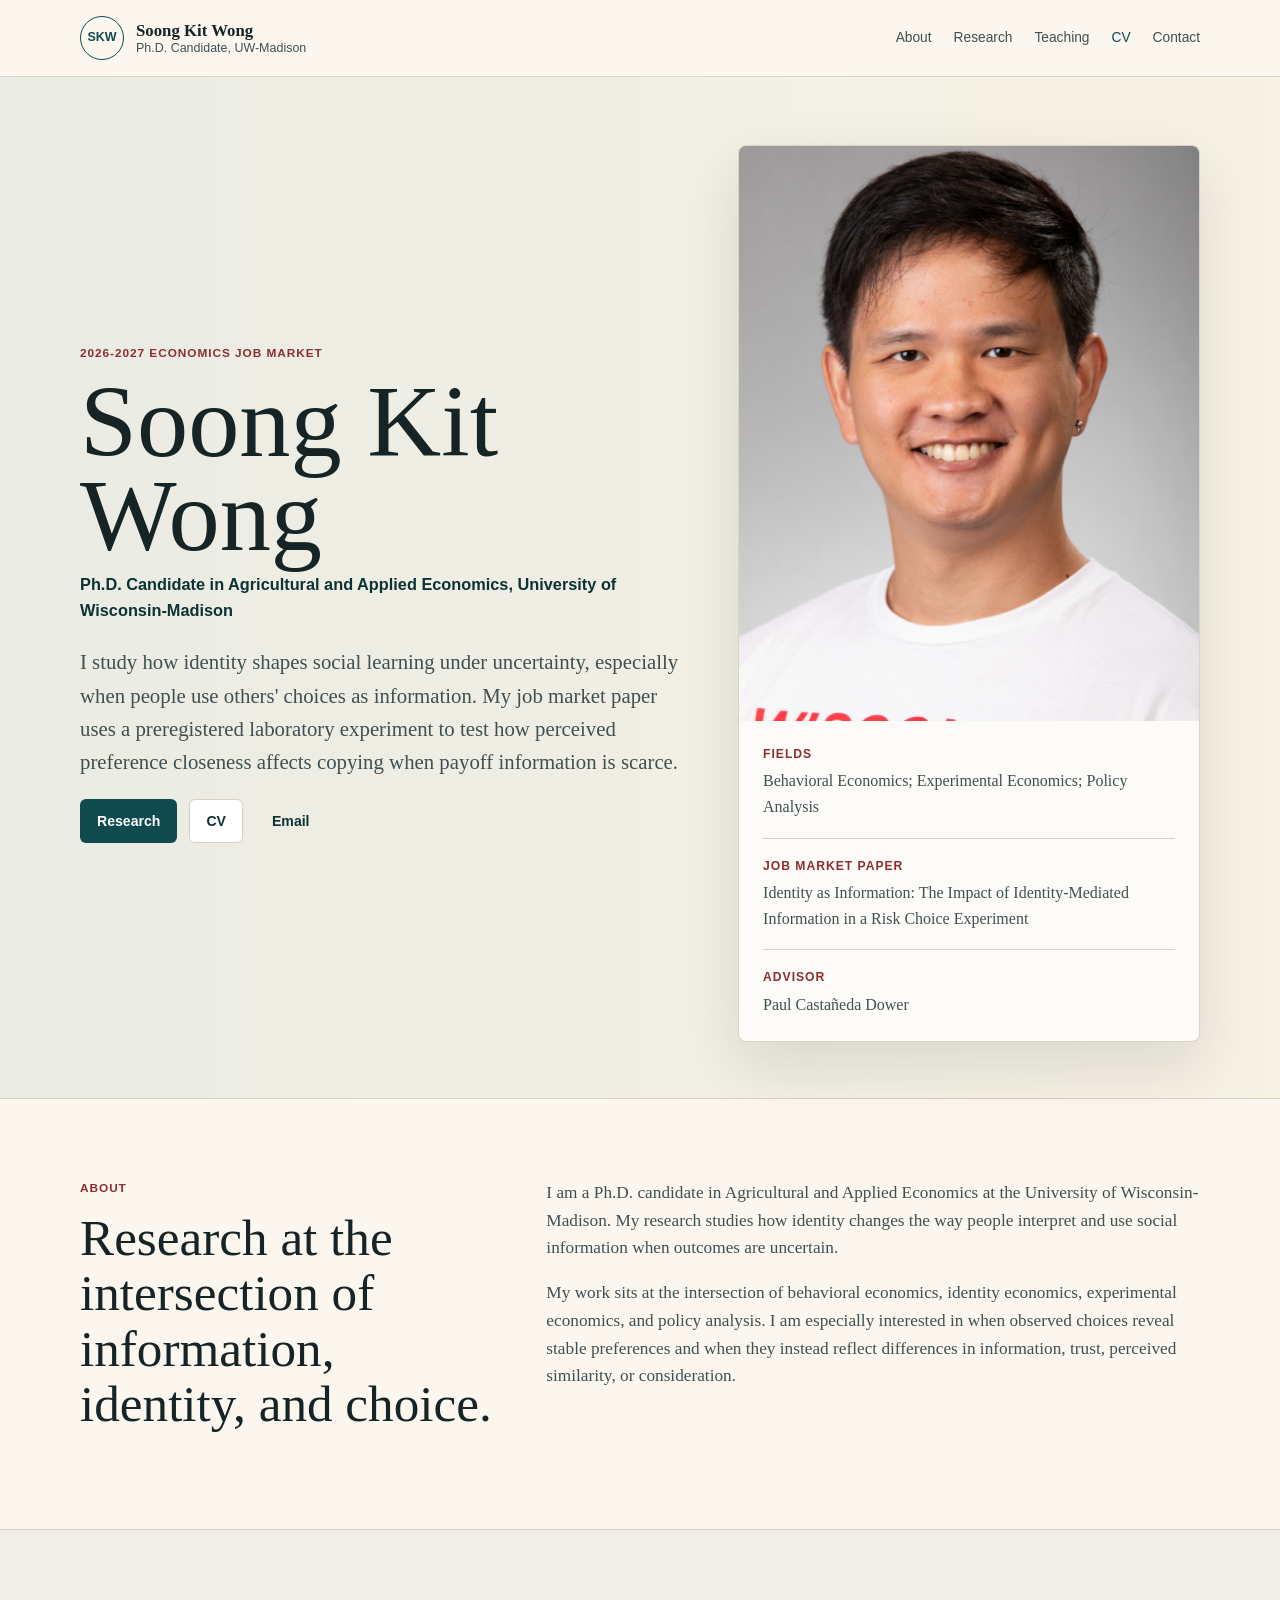
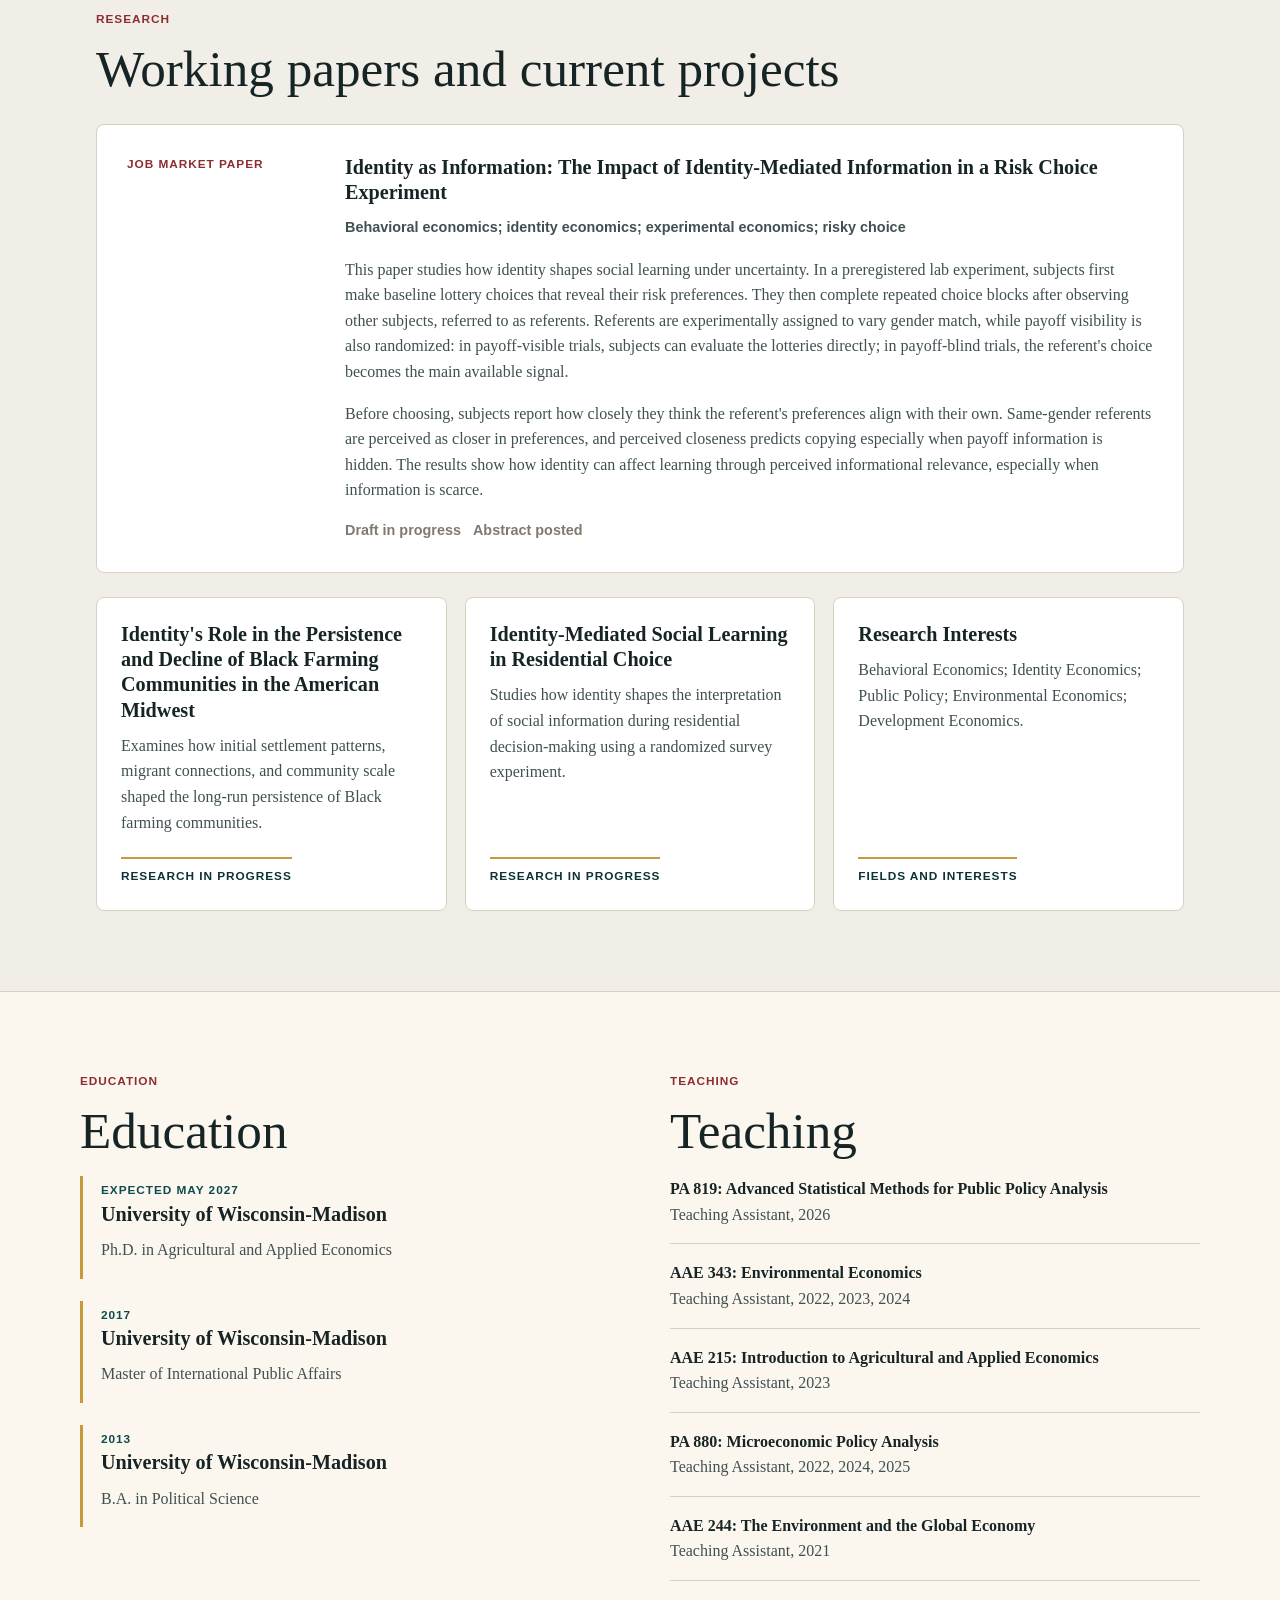
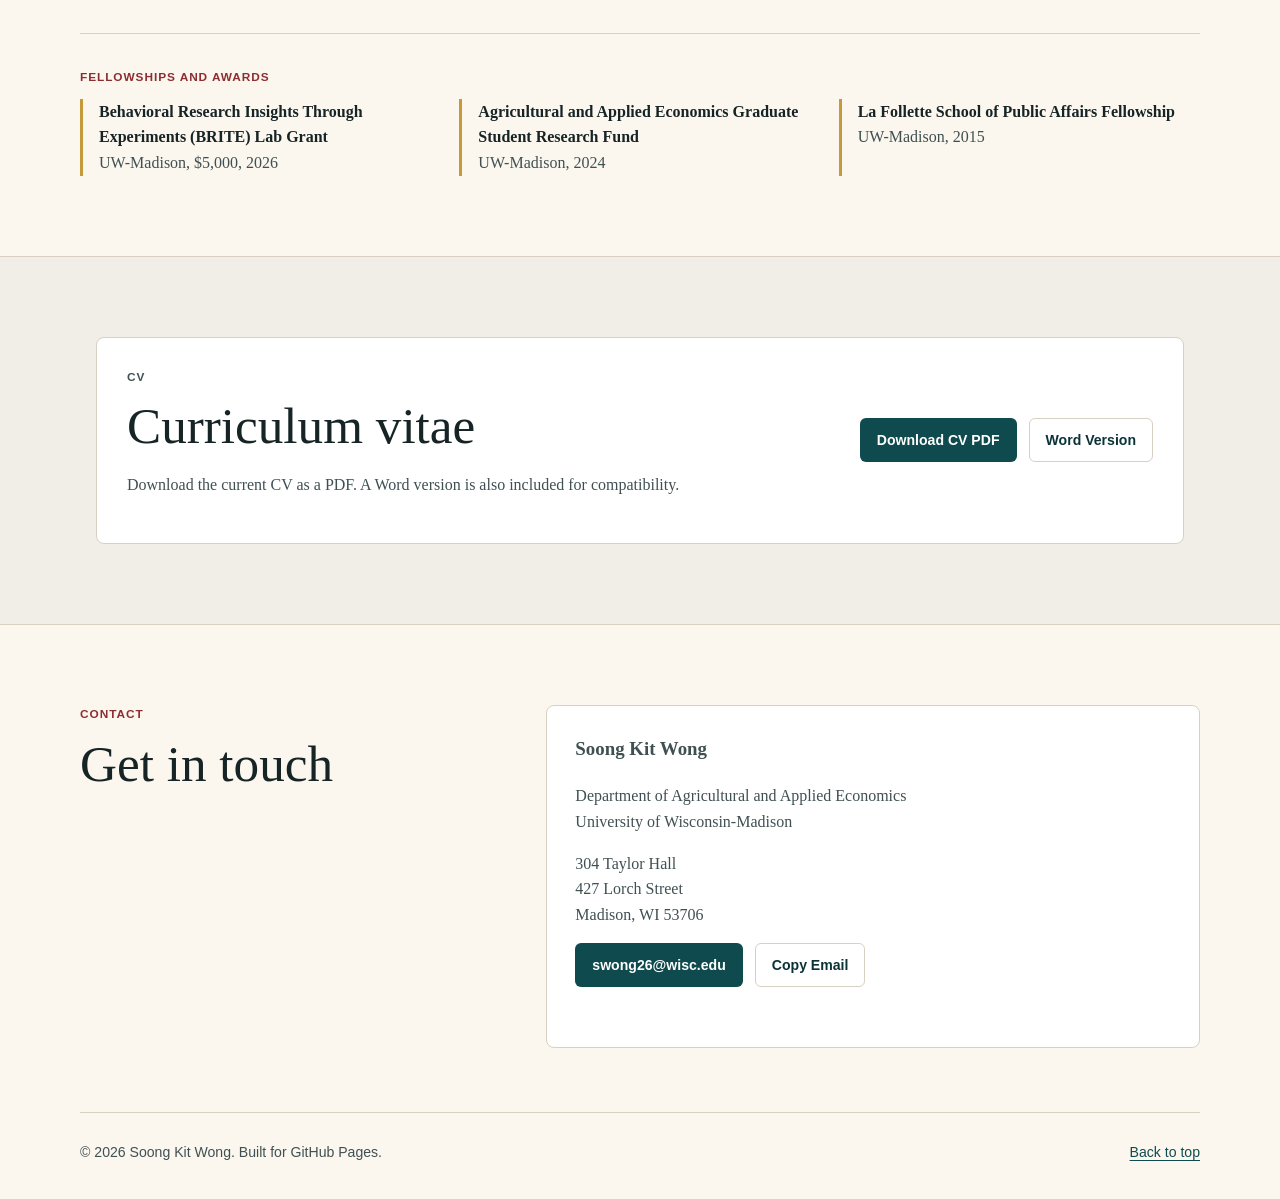
==== commit 04c2f96f: "Remove public phone number" ====
--- a/index.html
+++ b/index.html
@@ -243,7 +243,6 @@
             <p class="contact-name">Soong Kit Wong</p>
             <p>Department of Agricultural and Applied Economics<br />University of Wisconsin-Madison</p>
             <p>304 Taylor Hall<br />427 Lorch Street<br />Madison, WI 53706</p>
-            <p>(425) 449-9767</p>
             <div class="contact-actions">
               <a class="button button-primary" href="mailto:swong26@wisc.edu">
                 swong26@wisc.edu
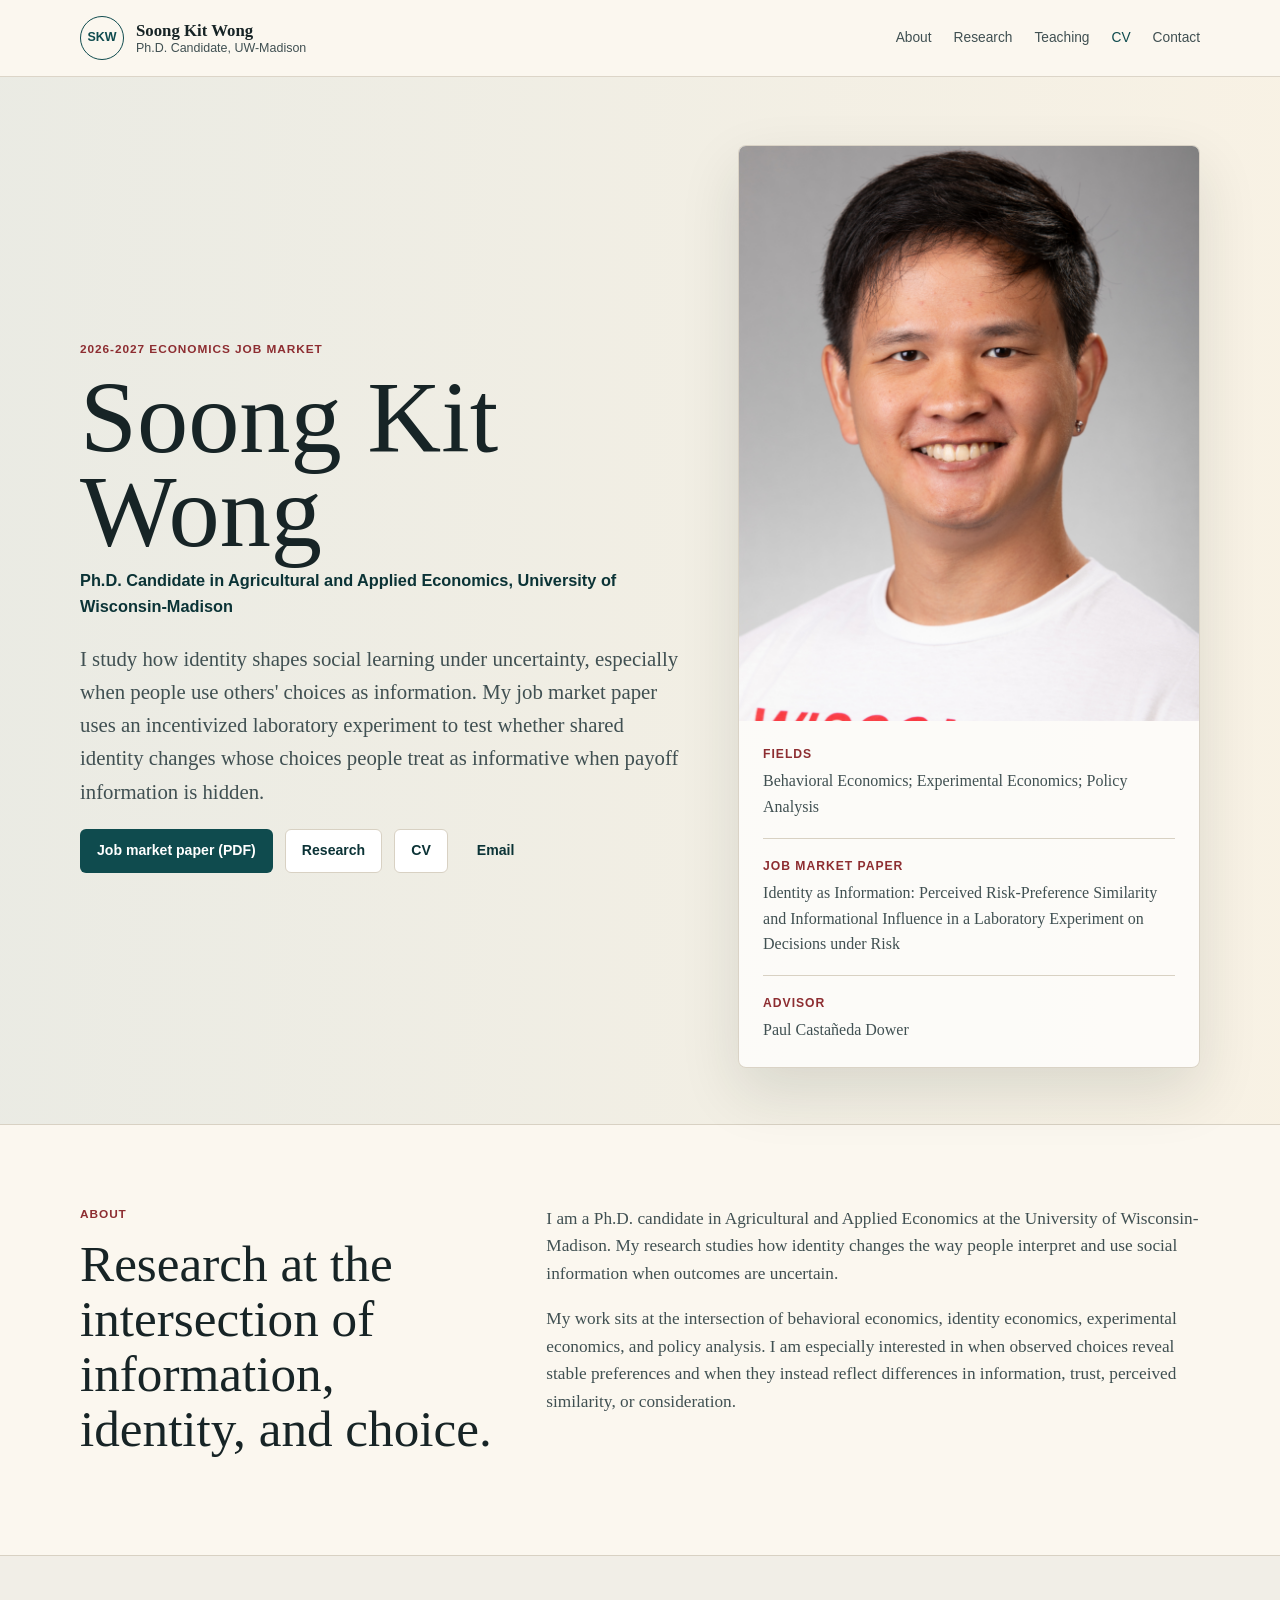
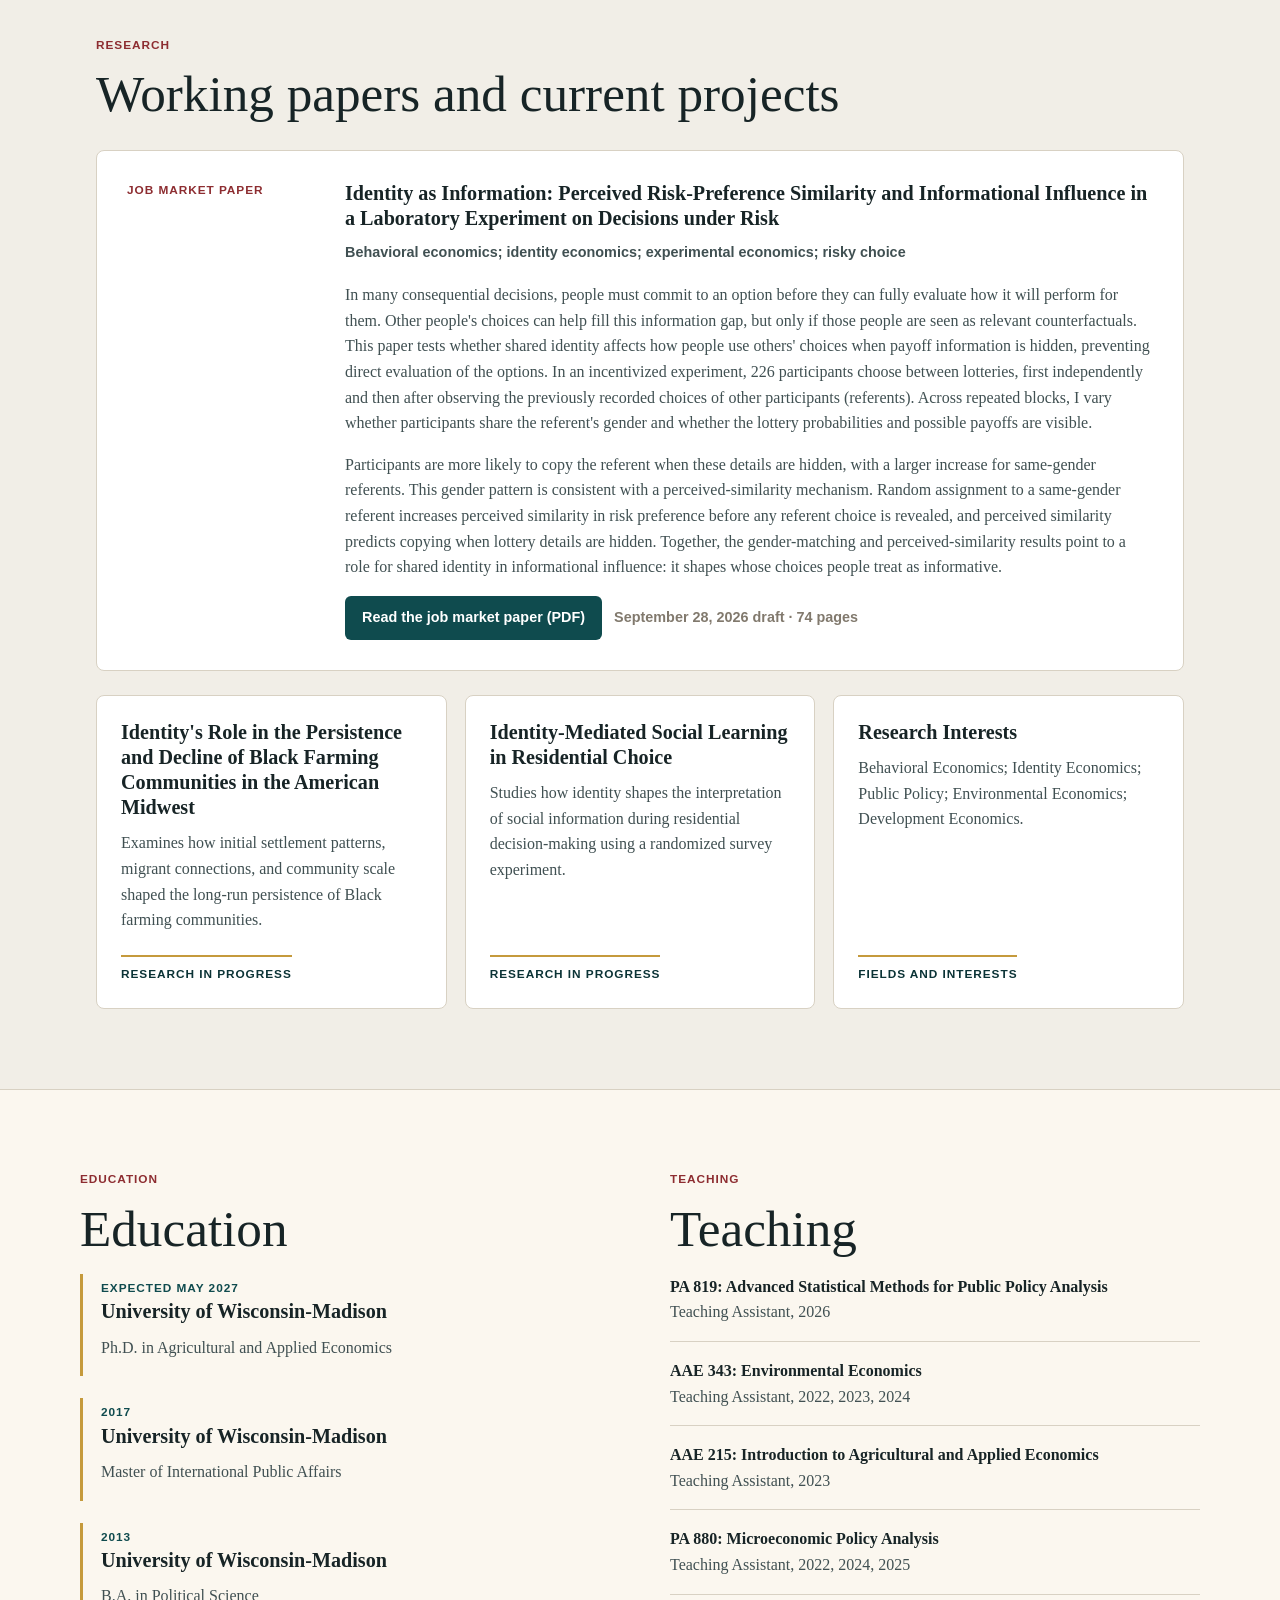
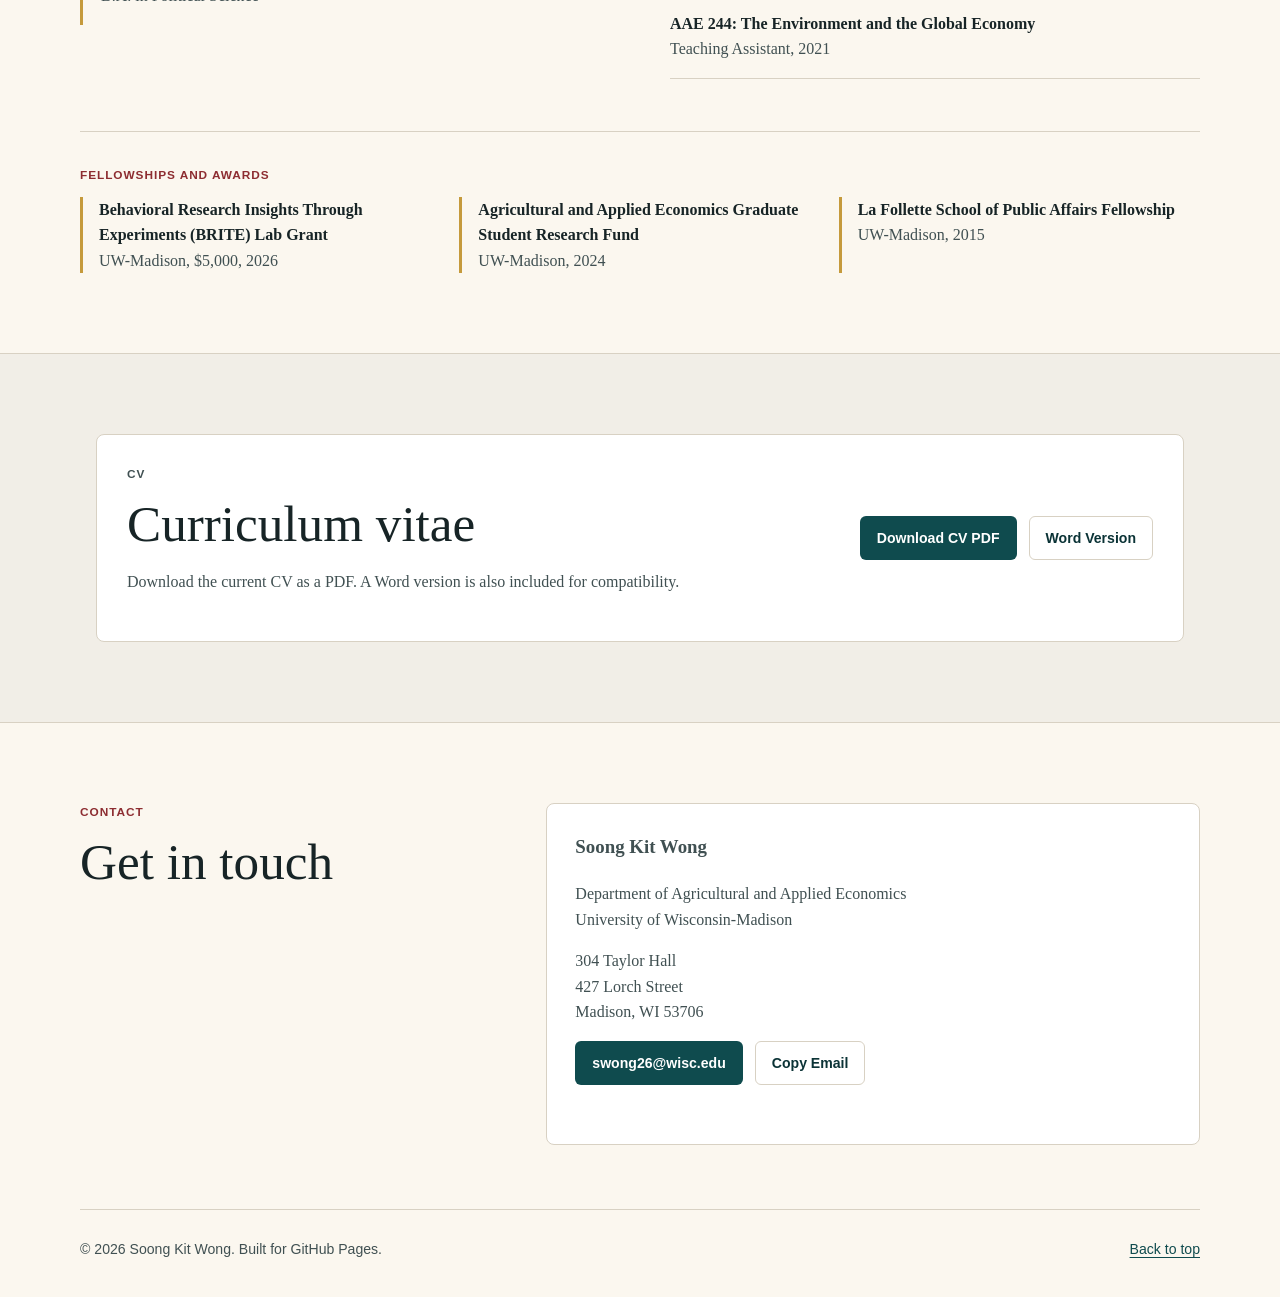
==== commit 899cc370: "Publish job market paper and improve search discovery" ====
--- a/index.html
+++ b/index.html
@@ -9,13 +9,19 @@
       content="Economics job market website for Soong Kit Wong, a Ph.D. candidate at the University of Wisconsin-Madison studying identity, social learning, and risky choice."
     />
     <meta name="theme-color" content="#0f2f32" />
+    <link rel="canonical" href="https://soongkitwong.github.io/" />
+    <link rel='icon' type='image/png' sizes='32x32' href='assets/favicon-32.png?v=c8' />
+    <link rel='icon' type='image/png' sizes='64x64' href='assets/favicon-64.png?v=c8' />
+    <link rel='shortcut icon' href='assets/favicon.ico?v=c8' />
+    <link rel='apple-touch-icon' href='assets/apple-touch-icon.png?v=c8' />
     <meta property="og:title" content="Soong Kit Wong | Economics Job Market Candidate" />
     <meta
       property="og:description"
       content="Research on identity, social learning, risky choice, public policy, and behavioral economics."
     />
     <meta property="og:type" content="website" />
-    <meta property="og:image" content="assets/headshot.jpg" />
+    <meta property="og:url" content="https://soongkitwong.github.io/" />
+    <meta property="og:image" content="https://soongkitwong.github.io/assets/headshot.jpg" />
     <link rel="stylesheet" href="styles.css" />
   </head>
   <body>
@@ -54,10 +60,11 @@
             <h1 id="hero-title">Soong Kit Wong</h1>
             <p class="hero-role">Ph.D. Candidate in Agricultural and Applied Economics, University of Wisconsin-Madison</p>
             <p class="hero-summary">
-              I study how identity shapes social learning under uncertainty, especially when people use others' choices as information. My job market paper uses a preregistered laboratory experiment to test how perceived preference closeness affects copying when payoff information is scarce.
+              I study how identity shapes social learning under uncertainty, especially when people use others' choices as information. My job market paper uses an incentivized laboratory experiment to test whether shared identity changes whose choices people treat as informative when payoff information is hidden.
             </p>
             <div class="hero-actions" aria-label="Primary links">
-              <a class="button button-primary" href="#research">Research</a>
+              <a class="button button-primary" href="assets/Soong_Kit_Wong_JMP.pdf">Job market paper (PDF)</a>
+              <a class="button button-secondary" href="#research">Research</a>
               <a class="button button-secondary" href="#cv">CV</a>
               <a class="button button-ghost" href="mailto:swong26@wisc.edu">Email</a>
             </div>
@@ -76,7 +83,7 @@
               </div>
               <div>
                 <dt>Job Market Paper</dt>
-                <dd>Identity as Information: The Impact of Identity-Mediated Information in a Risk Choice Experiment</dd>
+                <dd>Identity as Information: Perceived Risk-Preference Similarity and Informational Influence in a Laboratory Experiment on Decisions under Risk</dd>
               </div>
               <div>
                 <dt>Advisor</dt>
@@ -113,17 +120,17 @@
         <article class="job-market-paper">
           <div class="paper-label">Job Market Paper</div>
           <div class="paper-content">
-            <h3>Identity as Information: The Impact of Identity-Mediated Information in a Risk Choice Experiment</h3>
+            <h3>Identity as Information: Perceived Risk-Preference Similarity and Informational Influence in a Laboratory Experiment on Decisions under Risk</h3>
             <p class="paper-meta">Behavioral economics; identity economics; experimental economics; risky choice</p>
             <p>
-              This paper studies how identity shapes social learning under uncertainty. In a preregistered lab experiment, subjects first make baseline lottery choices that reveal their risk preferences. They then complete repeated choice blocks after observing other subjects, referred to as referents. Referents are experimentally assigned to vary gender match, while payoff visibility is also randomized: in payoff-visible trials, subjects can evaluate the lotteries directly; in payoff-blind trials, the referent's choice becomes the main available signal.
-            </p>
-            <p>
-              Before choosing, subjects report how closely they think the referent's preferences align with their own. Same-gender referents are perceived as closer in preferences, and perceived closeness predicts copying especially when payoff information is hidden. The results show how identity can affect learning through perceived informational relevance, especially when information is scarce.
+              In many consequential decisions, people must commit to an option before they can fully evaluate how it will perform for them. Other people's choices can help fill this information gap, but only if those people are seen as relevant counterfactuals. This paper tests whether shared identity affects how people use others' choices when payoff information is hidden, preventing direct evaluation of the options. In an incentivized experiment, 226 participants choose between lotteries, first independently and then after observing the previously recorded choices of other participants (referents). Across repeated blocks, I vary whether participants share the referent's gender and whether the lottery probabilities and possible payoffs are visible.
+            </p>
+            <p>
+              Participants are more likely to copy the referent when these details are hidden, with a larger increase for same-gender referents. This gender pattern is consistent with a perceived-similarity mechanism. Random assignment to a same-gender referent increases perceived similarity in risk preference before any referent choice is revealed, and perceived similarity predicts copying when lottery details are hidden. Together, the gender-matching and perceived-similarity results point to a role for shared identity in informational influence: it shapes whose choices people treat as informative.
             </p>
             <div class="paper-links" aria-label="Job market paper links">
-              <span>Draft in progress</span>
-              <span>Abstract posted</span>
+              <a class="button button-primary" href="assets/Soong_Kit_Wong_JMP.pdf">Read the job market paper (PDF)</a>
+              <span>September 28, 2026 draft &middot; 74 pages</span>
             </div>
           </div>
         </article>
@@ -264,4 +271,4 @@
 
     <script src="script.js"></script>
   </body>
-</html>+</html>
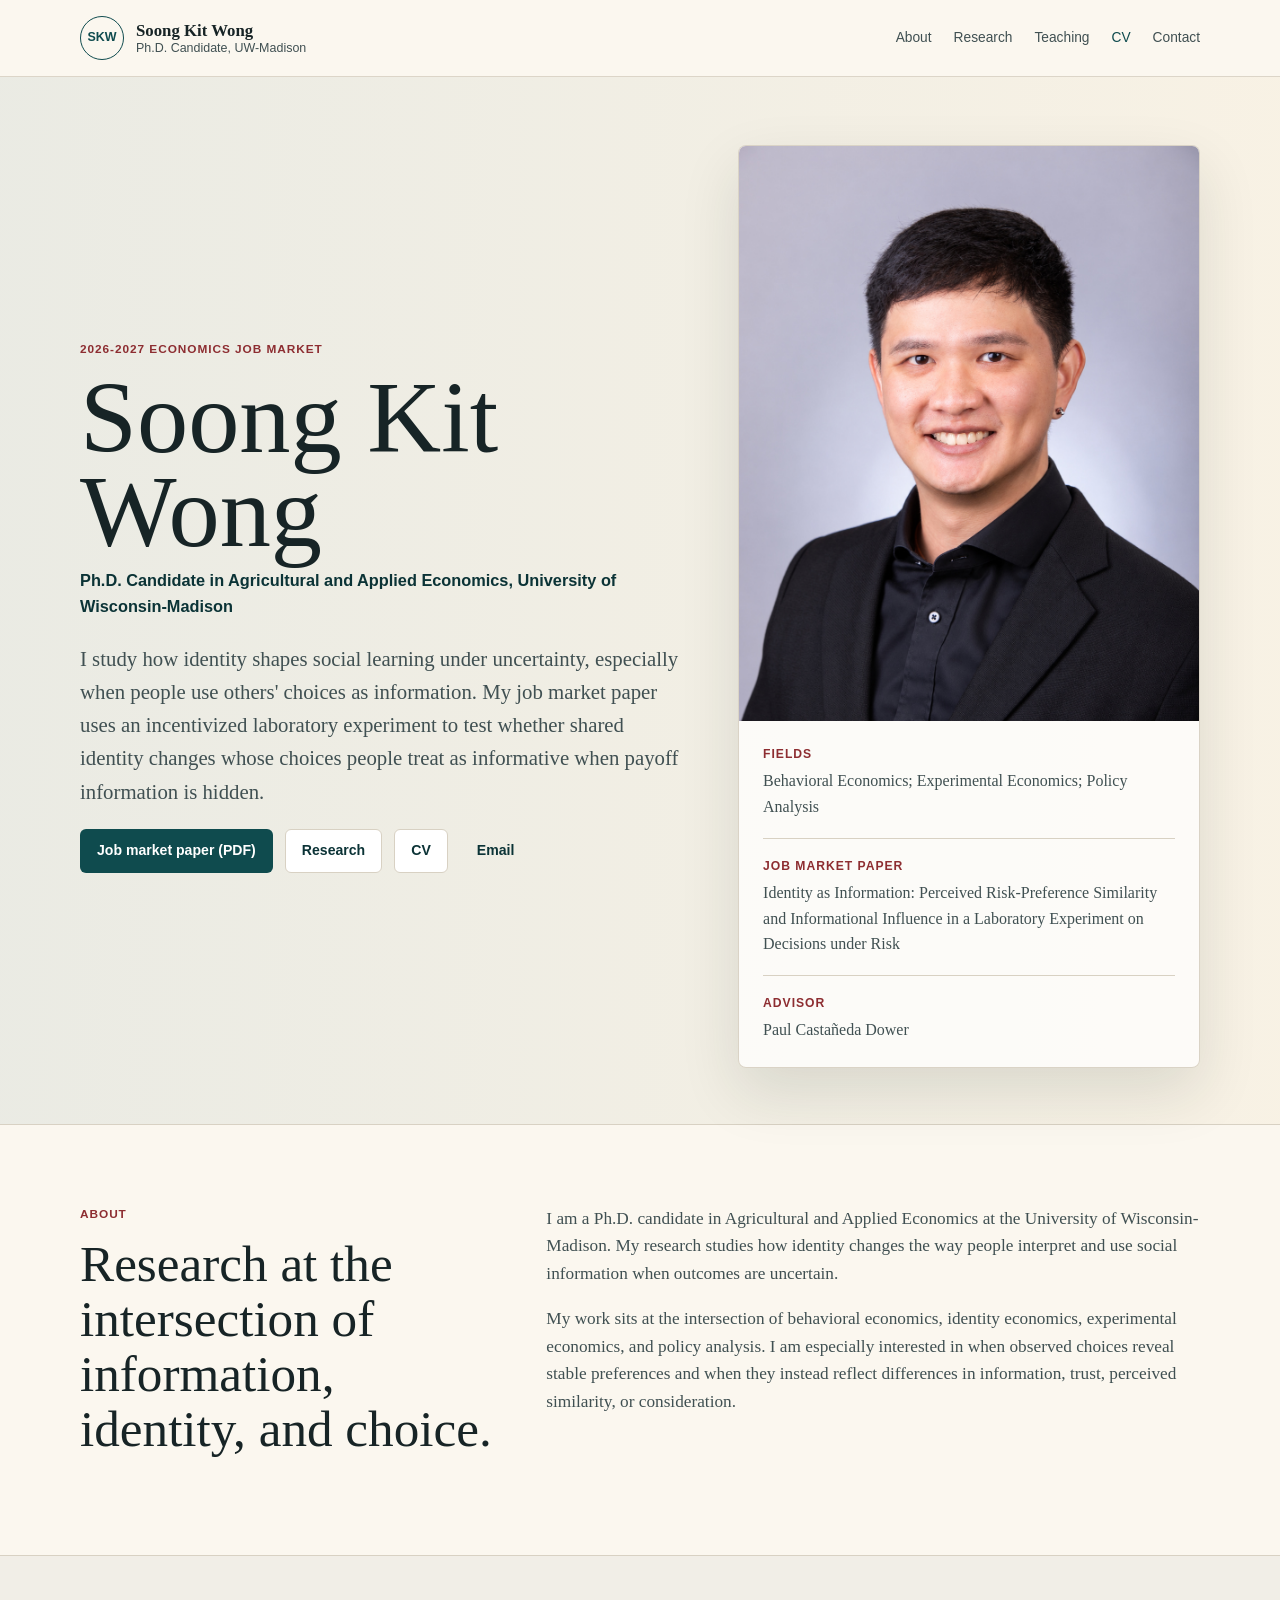
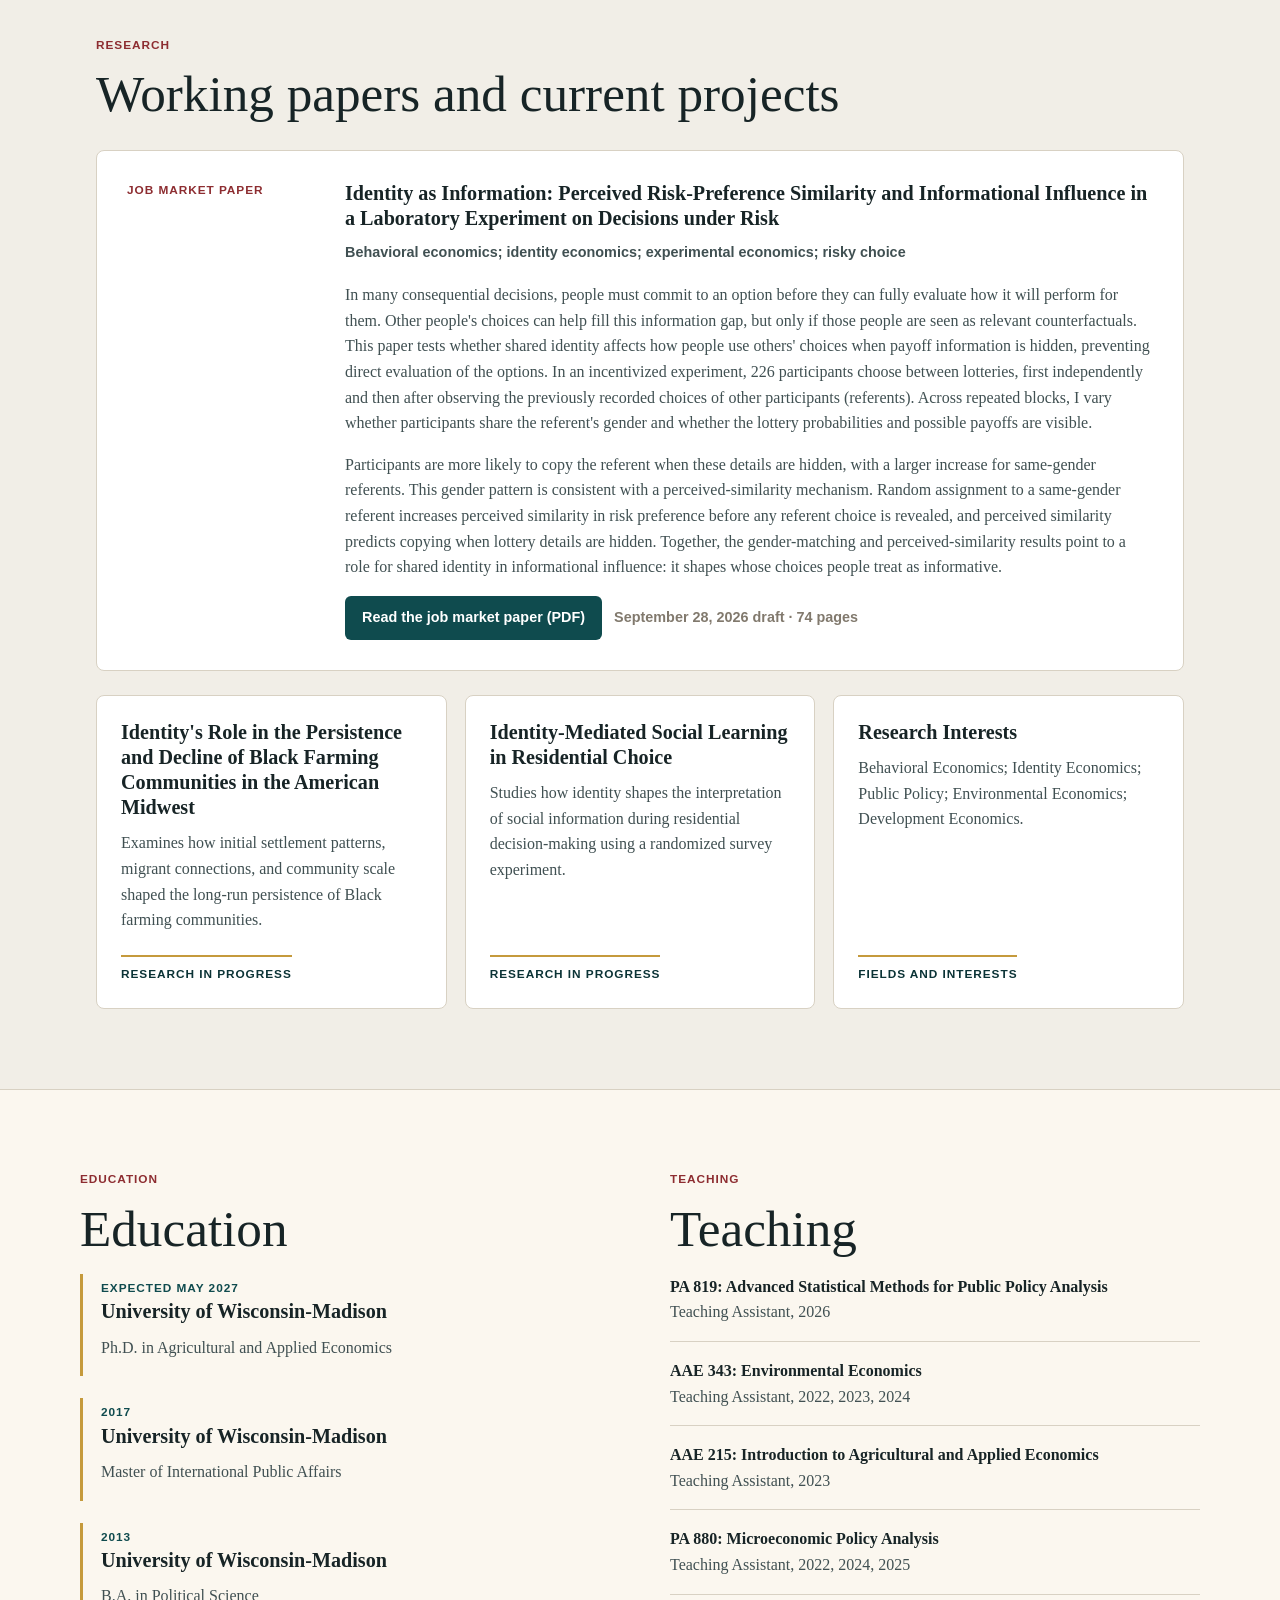
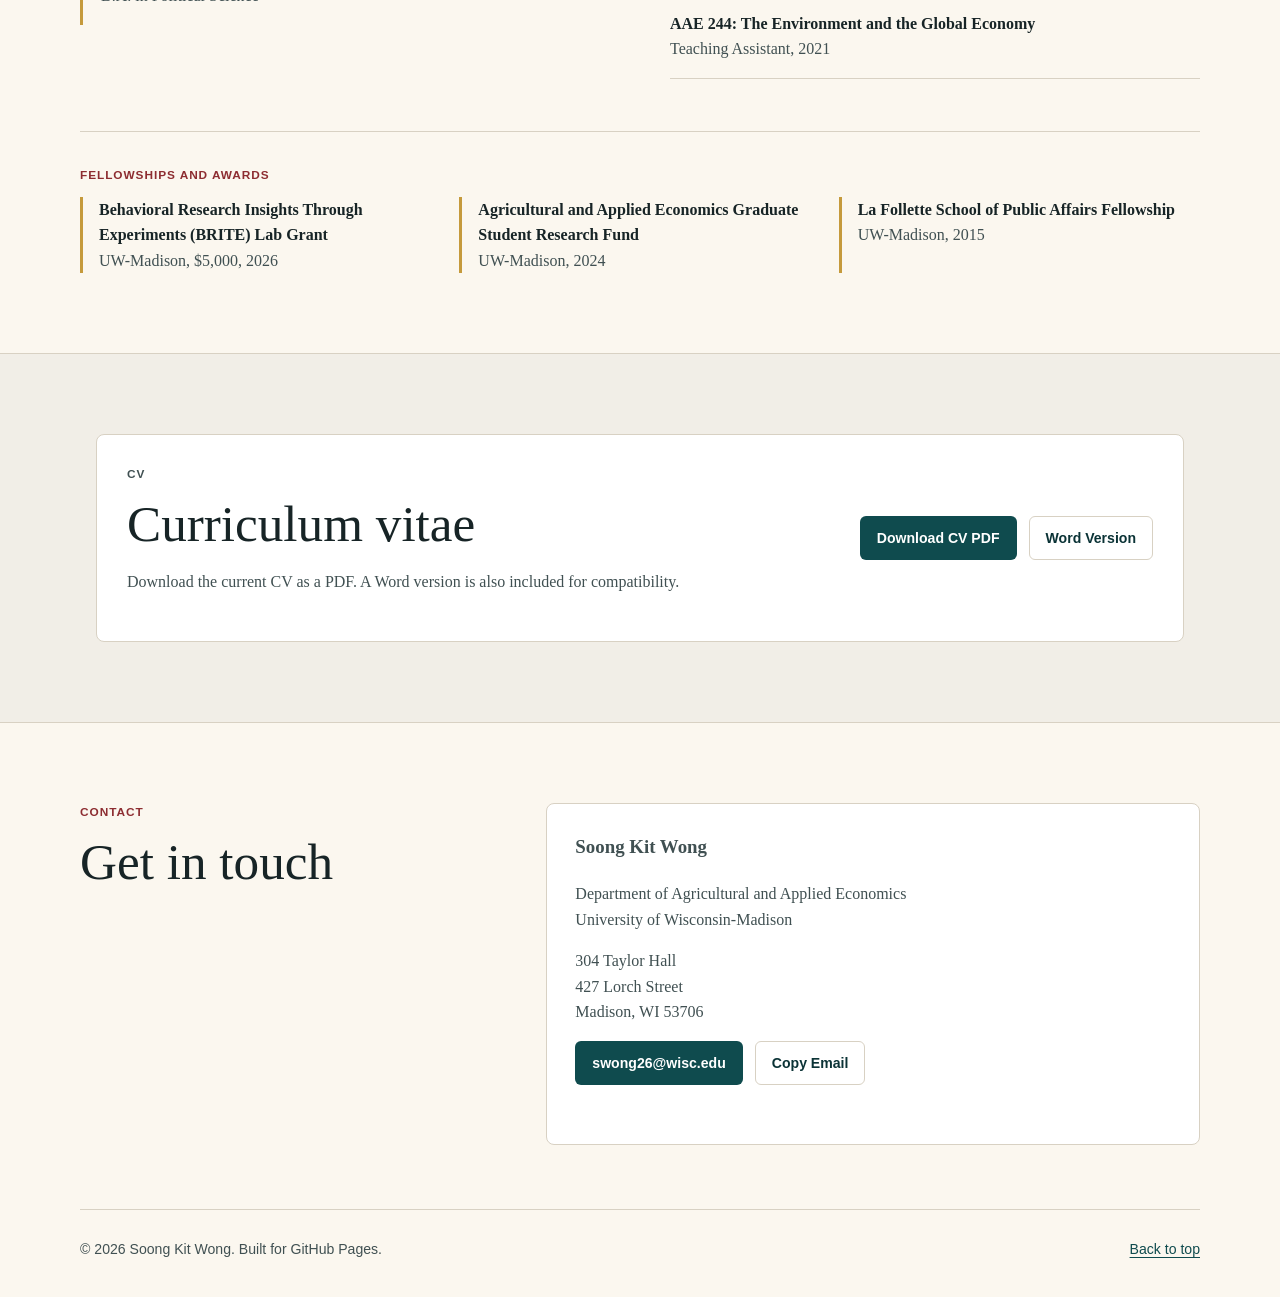
==== commit d777d747: "Replace website headshot with cleaned portrait" ====
--- a/index.html
+++ b/index.html
@@ -21,7 +21,7 @@
     />
     <meta property="og:type" content="website" />
     <meta property="og:url" content="https://soongkitwong.github.io/" />
-    <meta property="og:image" content="https://soongkitwong.github.io/assets/headshot.jpg" />
+    <meta property="og:image" content="https://soongkitwong.github.io/assets/headshot.jpg?v=d39323a97664" />
     <link rel="stylesheet" href="styles.css" />
   </head>
   <body>
@@ -73,7 +73,7 @@
           <aside class="profile-panel" aria-label="Candidate snapshot">
             <img
               class="headshot"
-              src="assets/headshot.jpg"
+              src="assets/headshot.jpg?v=d39323a97664"
               alt="Headshot of Soong Kit Wong"
             />
             <dl class="quick-facts">
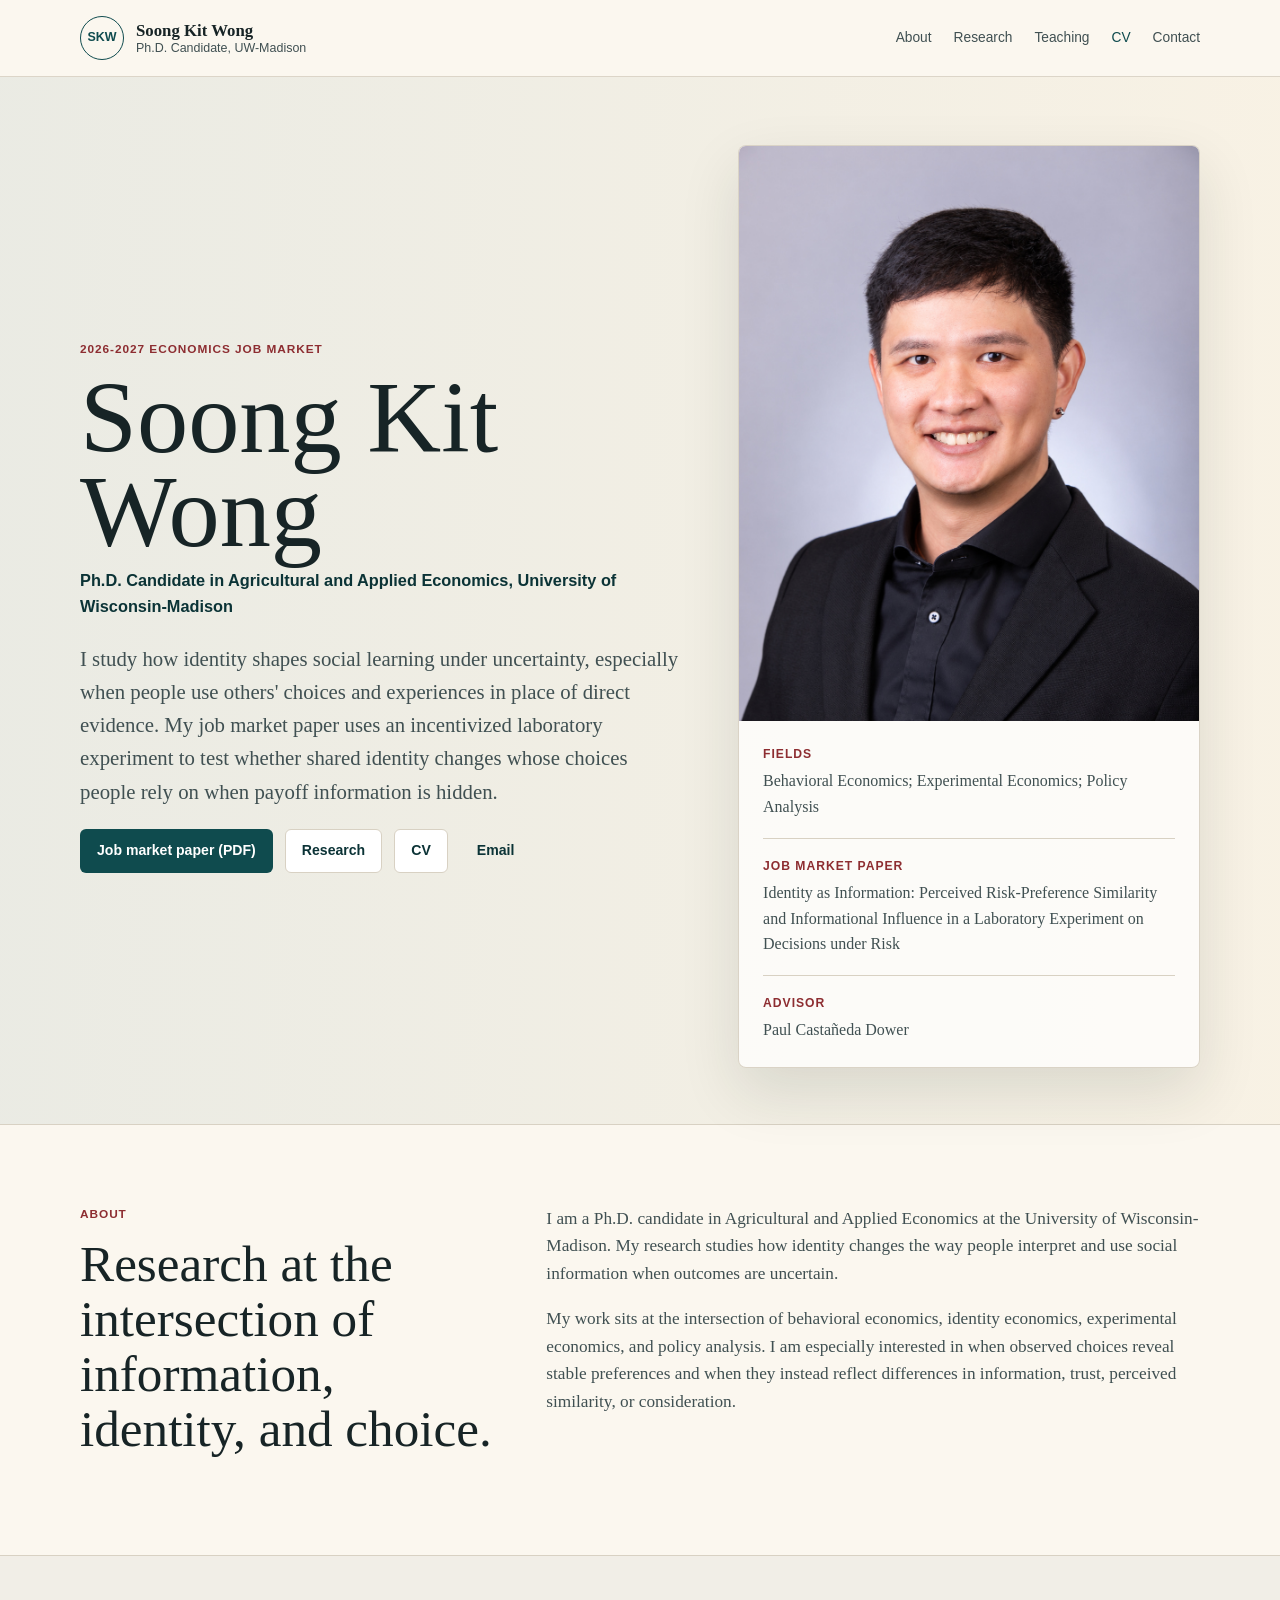
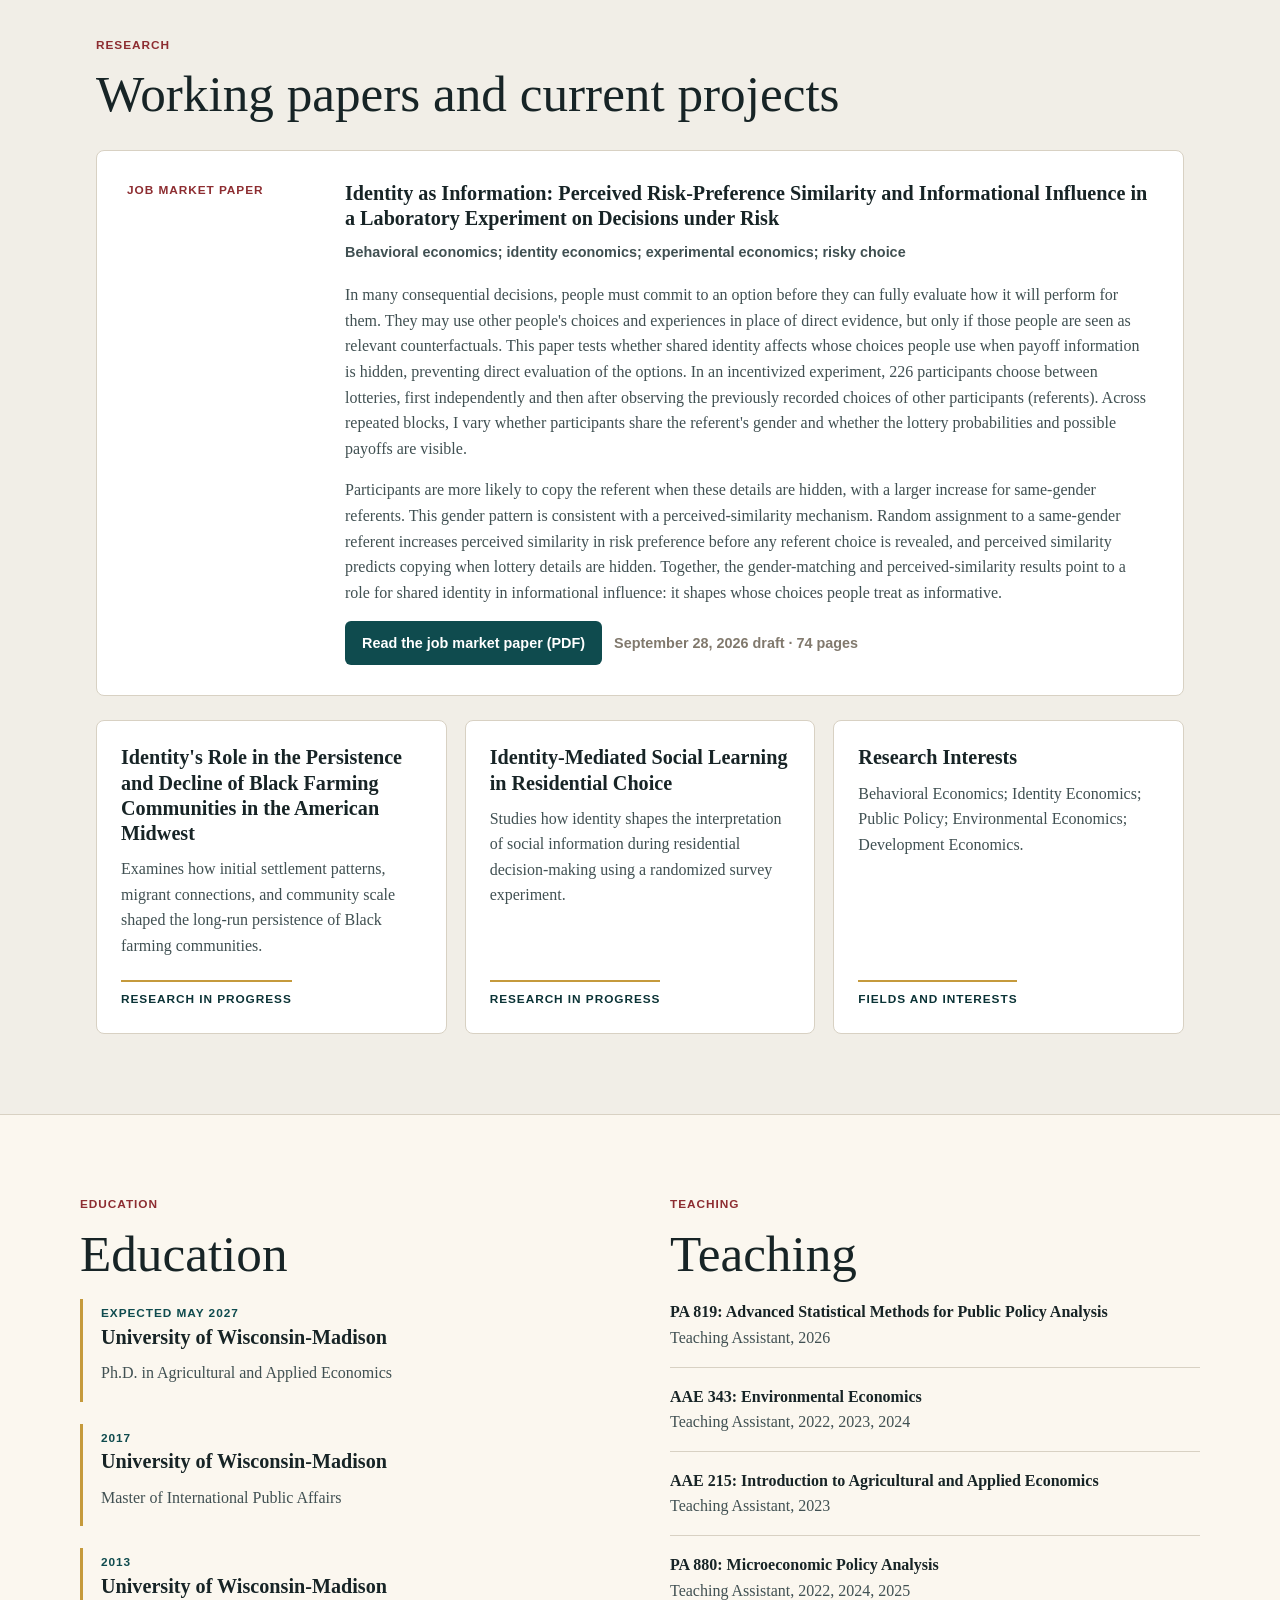
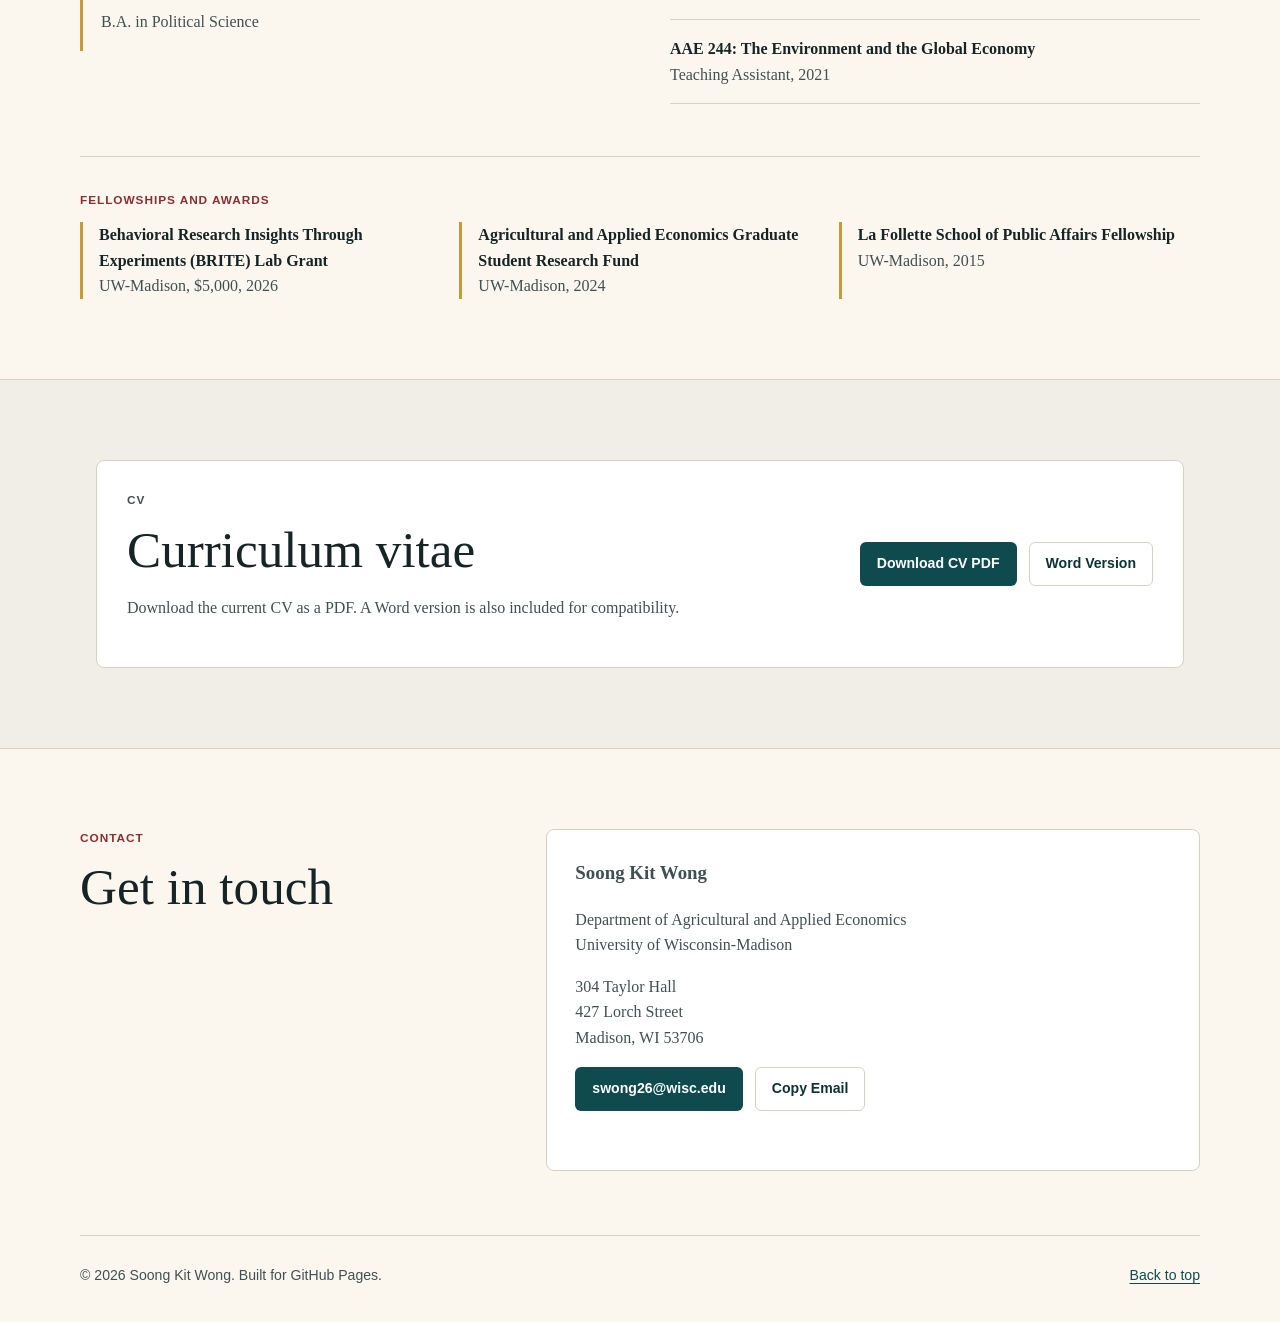
==== commit d6905457: "Align website and JMP wording" ====
--- a/index.html
+++ b/index.html
@@ -60,7 +60,7 @@
             <h1 id="hero-title">Soong Kit Wong</h1>
             <p class="hero-role">Ph.D. Candidate in Agricultural and Applied Economics, University of Wisconsin-Madison</p>
             <p class="hero-summary">
-              I study how identity shapes social learning under uncertainty, especially when people use others' choices as information. My job market paper uses an incentivized laboratory experiment to test whether shared identity changes whose choices people treat as informative when payoff information is hidden.
+              I study how identity shapes social learning under uncertainty, especially when people use others' choices and experiences in place of direct evidence. My job market paper uses an incentivized laboratory experiment to test whether shared identity changes whose choices people rely on when payoff information is hidden.
             </p>
             <div class="hero-actions" aria-label="Primary links">
               <a class="button button-primary" href="assets/Soong_Kit_Wong_JMP.pdf">Job market paper (PDF)</a>
@@ -123,7 +123,7 @@
             <h3>Identity as Information: Perceived Risk-Preference Similarity and Informational Influence in a Laboratory Experiment on Decisions under Risk</h3>
             <p class="paper-meta">Behavioral economics; identity economics; experimental economics; risky choice</p>
             <p>
-              In many consequential decisions, people must commit to an option before they can fully evaluate how it will perform for them. Other people's choices can help fill this information gap, but only if those people are seen as relevant counterfactuals. This paper tests whether shared identity affects how people use others' choices when payoff information is hidden, preventing direct evaluation of the options. In an incentivized experiment, 226 participants choose between lotteries, first independently and then after observing the previously recorded choices of other participants (referents). Across repeated blocks, I vary whether participants share the referent's gender and whether the lottery probabilities and possible payoffs are visible.
+              In many consequential decisions, people must commit to an option before they can fully evaluate how it will perform for them. They may use other people's choices and experiences in place of direct evidence, but only if those people are seen as relevant counterfactuals. This paper tests whether shared identity affects whose choices people use when payoff information is hidden, preventing direct evaluation of the options. In an incentivized experiment, 226 participants choose between lotteries, first independently and then after observing the previously recorded choices of other participants (referents). Across repeated blocks, I vary whether participants share the referent's gender and whether the lottery probabilities and possible payoffs are visible.
             </p>
             <p>
               Participants are more likely to copy the referent when these details are hidden, with a larger increase for same-gender referents. This gender pattern is consistent with a perceived-similarity mechanism. Random assignment to a same-gender referent increases perceived similarity in risk preference before any referent choice is revealed, and perceived similarity predicts copying when lottery details are hidden. Together, the gender-matching and perceived-similarity results point to a role for shared identity in informational influence: it shapes whose choices people treat as informative.
